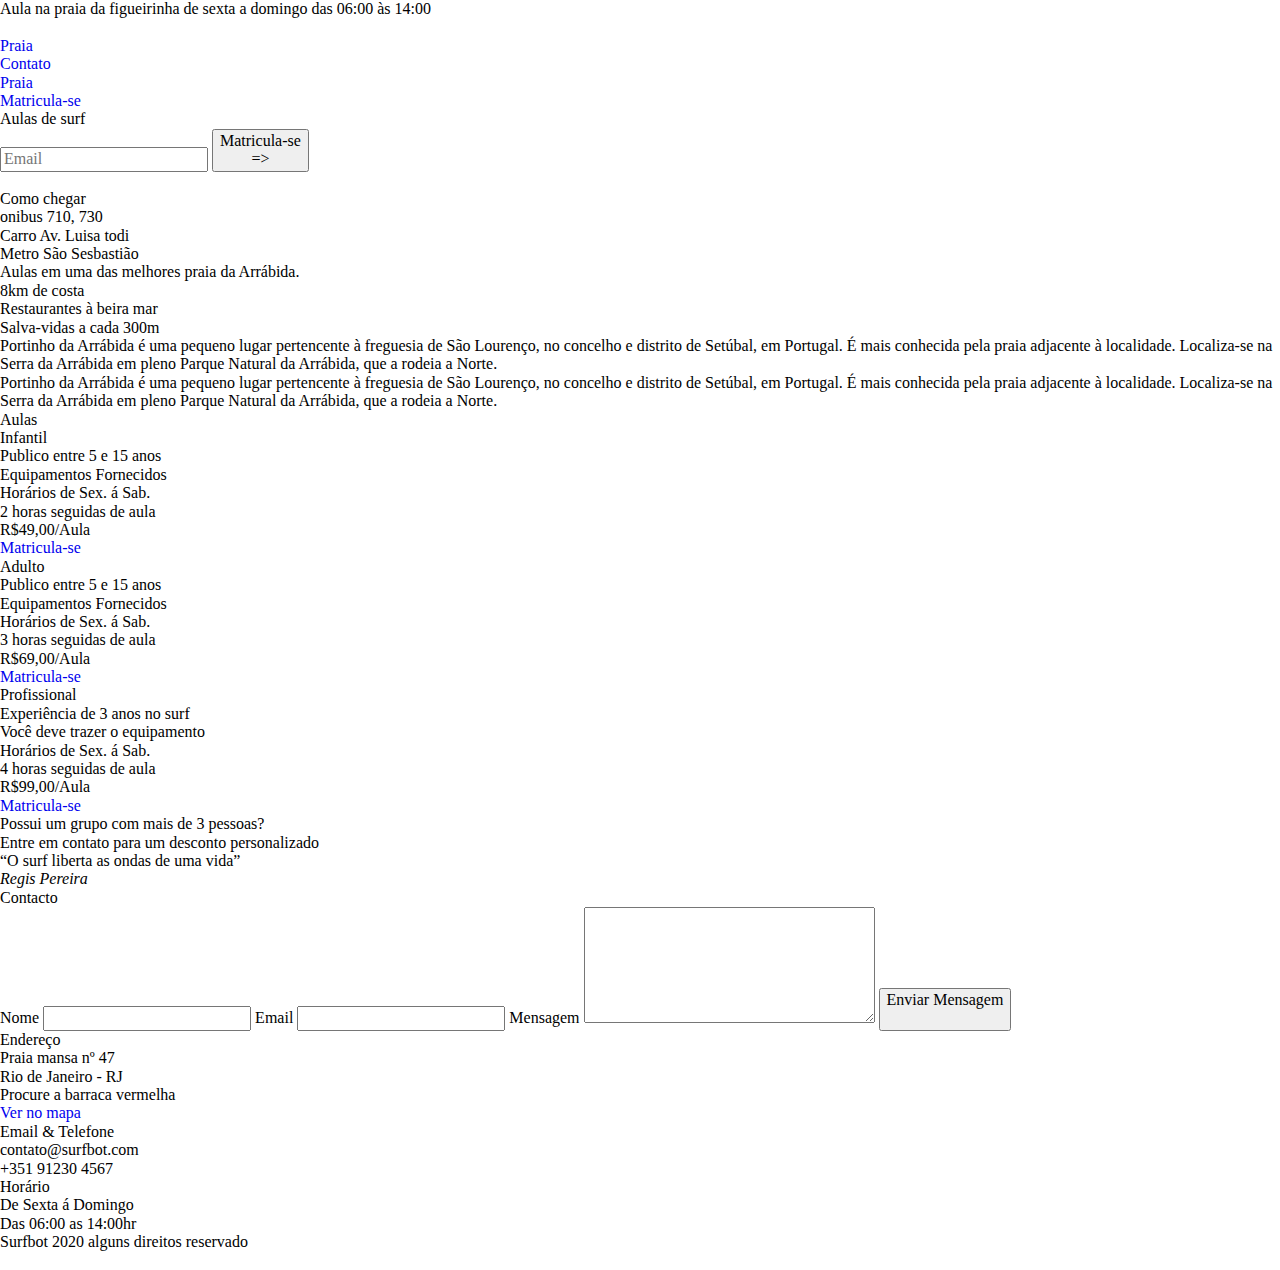
==== index.html @ 3543c526 "index" ====
<!DOCTYPE html>
<html lang="pt-pt">

<head>
    <meta charset="UTF-8">
    <meta name="viewport" content="width=device-width, initial-scale=1.0">
    <title>Bem-vindo a Surfbot</title>
    <link rel="stylesheet" href="css/normalize.css">
    <link rel="stylesheet" href="css/reset.css">
    <link rel="stylesheet" href="css/grid.css">
    <link rel="stylesheet" href="css/style.css">
</head>

<body>
    <header>
        <div class="mensage">
            <p>Aula na praia da figueirinha de sexta a domingo das 06:00 às 14:00</p>
        </div>
        <div class="menu">
            <a href=""><img src="" alt=""></a>
            <div class="nav">
                <nav>
                    <li><a href="#">Praia</a></li>
                    <li><a href="#">Contato</a></li>
                    <li><a href="#">Praia</a></li>
                    <li><a href="#">Matricula-se</a></li>
                </nav>
            </div>
        </div>
    </header>

    <section class="info">
        <h1>Aulas de surf</h1>
        <form action="" method="get">
            <div>
                <input type="email" placeholder="Email">
                <button>
                    <p>Matricula-se</p>
                    <p>=></p>
                </button>
            </div>
        </form>
    </section>

    <section>
        <div>
            <img src="" alt="">
            <img src="" alt="" class="maps">
            <div class="endereco">
                <li>Como chegar</li>
                <li>
                    <p>onibus <span>710, 730</span></p>
                </li>
                <li>
                    <p>Carro <span>Av. Luisa todi</span></p>
                </li>
                <li>
                    <p>Metro <span>São Sesbastião</span></p>
                </li>
            </div>
        </div>
        <div>
            <h2>Aulas em uma das melhores praia da Arrábida.</h2>
            <ul>
                <li class="chinelo"><span>8km de costa</span> </li>
                <li class="coco">Restaurantes à beira mar</li>
                <li class="boia">Salva-vidas a cada 300m</li>
            </ul>
            <p>Portinho da Arrábida é uma pequeno lugar pertencente à freguesia de São Lourenço, no concelho e distrito
                de Setúbal, em Portugal. É mais conhecida pela praia adjacente à localidade. Localiza-se na Serra da
                Arrábida em pleno Parque Natural da Arrábida, que a rodeia a Norte.</p>
            <p>Portinho da Arrábida é uma pequeno lugar pertencente à freguesia de São Lourenço, no concelho e distrito
                de Setúbal, em Portugal. É mais conhecida pela praia adjacente à localidade. Localiza-se na Serra da
                Arrábida em pleno Parque Natural da Arrábida, que a rodeia a Norte.</p>
        </div>
    </section>

    <section class="aulas">
        <h2>Aulas</h2>
        <div class="itens">
            <!-- Infantil -->
            <div class="item">
                <h3>Infantil</h3>
                <ul>
                    <li>Publico entre 5 e 15 anos</li>
                    <li>Equipamentos Fornecidos</li>
                    <li>Horários de Sex. á Sab.</li>
                    <li>2 horas seguidas de aula</li>
                </ul>
                <p>R$49,00/Aula</p>
                <a href="#">Matricula-se</a>
            </div>
            <!-- Adulto -->
            <div class="item">
                <h3>Adulto</h3>
                <ul>
                    <li>Publico entre 5 e 15 anos</li>
                    <li>Equipamentos Fornecidos</li>
                    <li>Horários de Sex. á Sab.</li>
                    <li>3 horas seguidas de aula</li>
                </ul>
                <p>R$69,00/Aula</p>
                <a href="#">Matricula-se</a>
            </div>
            <!-- Profissional -->
            <div class="item">
                <h3>Profissional</h3>
                <ul>
                    <li>Experiência de 3 anos no surf</li>
                    <li>Você deve trazer o equipamento</li>
                    <li>Horários de Sex. á Sab.</li>
                    <li>4 horas seguidas de aula</li>
                </ul>
                <p>R$99,00/Aula</p>
                <a href="#">Matricula-se</a>
            </div>
        </div>
        <p>Possui um grupo com mais de 3 pessoas? <br> Entre em contato para um desconto personalizado</p>
    </section>

    <div class="quote">
        <blockquote>
            <p>“O surf liberta as ondas de uma vida”</p>
            <cite>Regis Pereira</cite>
        </blockquote>
    </div>

    <section class="contact">
        <h2>Contacto</h2>
        <div>
            <form action="">
                <label for="name">Nome</label>
                <input type="text" name="name">

                <label for="email">Email</label>
                <input type="email" name="email">

                <label for="msg">Mensagem</label>
                <textarea name="msg" id="msg" cols="30" rows="6"></textarea>

                <button type="submit">
                    <p>Enviar Mensagem</p>
                    <img src="" alt="">
                </button>
            </form>
        </div>

        <div>
            <div class="endereco">
                <h3>Endereço</h3>
                <p>Praia mansa nº 47</p>
                <p>Rio de Janeiro - RJ</p>
                <p>Procure a barraca vermelha</p>

                <a href="#">Ver no mapa <img src="" alt=""></a>
            </div>

            <div class="phone">
                <h3>Email & Telefone</h3>
                <p>contato@surfbot.com</p>
                <p>+351 91230 4567</p>
            </div>

            <div class="hours">
                <h3>Horário</h3>
                <p>De Sexta á Domingo</p>
                <p>Das 06:00 as 14:00hr</p>
            </div>
        </div>
    </section>

    <footer>
        <p>Surfbot 2020 alguns direitos reservado</p>
        <img src="" alt="">
    </footer>
</body>

</html>
---- css/grid.css ----
*, *:before, *:after {
  -webkit-box-sizing: border-box; 
  -moz-box-sizing: border-box; 
  box-sizing: border-box;
}

.container {
	width: 960px;
	margin: 0 auto;
	padding: 0px;
	position: relative;
}

.container:after, .container:before {
	content: " ";
	display: table;
}

.container:after {
	clear: both;
}

.grid-1, .grid-2, .grid-3, .grid-4, .grid-5, .grid-6, .grid-7, .grid-8, .grid-9, .grid-10, .grid-11, .grid-12, .grid-1-3 {
	float: left;
	margin-left: 10px;
	margin-right: 10px;
}

.grid-1 	{width: 40px;}
.grid-2 	{width: 100px;}
.grid-3 	{width: 160px;}
.grid-4 	{width: 220px;}
.grid-5 	{width: 280px;}
.grid-6 	{width: 340px;}
.grid-7 	{width: 400px;}
.grid-8 	{width: 460px;}
.grid-9 	{width: 520px;}
.grid-10 	{width: 580px;}
.grid-11 	{width: 640px;}
.grid-12 	{width: 700px;}
.grid-1-3	{width: 300px;}

@media only screen and (min-width: 768px) and (max-width: 959px) {
	.container {
		width: 768px;
	}

	.grid-1 	{width: 28px;}
	.grid-2 	{width: 76px;}
	.grid-3 	{width: 124px;}
	.grid-4 	{width: 172px;}
	.grid-5 	{width: 220px;}
	.grid-6 	{width: 268px;}
	.grid-7 	{width: 316px;}
	.grid-8 	{width: 364px;}
	.grid-9 	{width: 412px;}
	.grid-10 	{width: 460px;}
	.grid-11 	{width: 508px;}
	.grid-12 	{width: 556px;}
	.grid-1-3	{width: 236px;}
} 

@media only screen and (max-width: 767px) {
	.container {
		width: 300px;
	}

	.grid-1, .grid-2, .grid-3, .grid-4, .grid-5, .grid-6, .grid-7, .grid-8, .grid-9, .grid-10, .grid-11, .grid-12, .grid-1-3 {
		width: 300px;
		margin-bottom: 20px;
		float: none;
	}
}
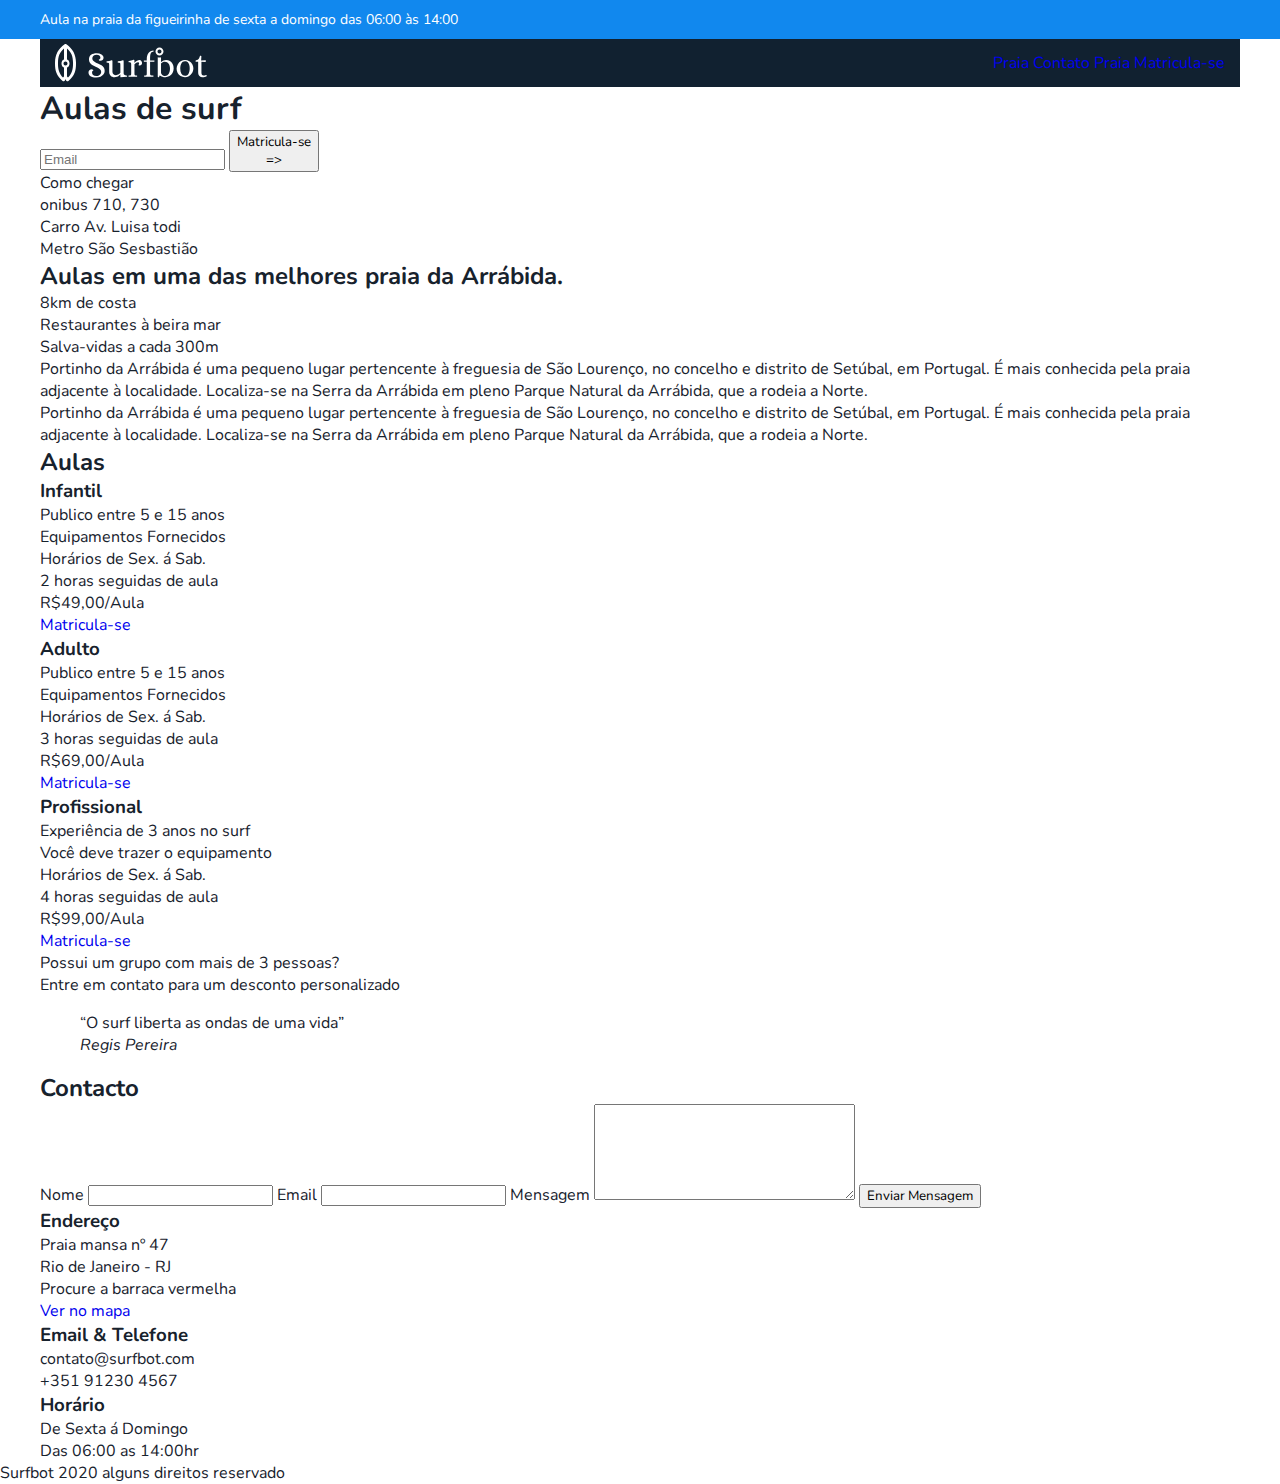
==== commit 5a998b78: "up" ====
--- a/index.html
+++ b/index.html
@@ -4,32 +4,28 @@
 <head>
     <meta charset="UTF-8">
     <meta name="viewport" content="width=device-width, initial-scale=1.0">
+    <link href="https://fonts.googleapis.com/css2?family=Alice&family=Nunito:ital,wght@0,700;1,400&display=swap"
+        rel="stylesheet">
     <title>Bem-vindo a Surfbot</title>
-    <link rel="stylesheet" href="css/normalize.css">
-    <link rel="stylesheet" href="css/reset.css">
-    <link rel="stylesheet" href="css/grid.css">
     <link rel="stylesheet" href="css/style.css">
 </head>
 
 <body>
-    <header>
-        <div class="mensage">
-            <p>Aula na praia da figueirinha de sexta a domingo das 06:00 às 14:00</p>
-        </div>
-        <div class="menu">
-            <a href=""><img src="" alt=""></a>
-            <div class="nav">
-                <nav>
-                    <li><a href="#">Praia</a></li>
-                    <li><a href="#">Contato</a></li>
-                    <li><a href="#">Praia</a></li>
-                    <li><a href="#">Matricula-se</a></li>
-                </nav>
-            </div>
-        </div>
+    <div class="mensage">
+        <p class="container">Aula na praia da figueirinha de sexta a domingo das 06:00 às 14:00</p>
+    </div>
+
+    <header class="container">
+        <a class="grid-2" href=""><img src="assets/surfbot-logo.svg" alt="logo surfbot"></a>
+        <nav class="grid-10">
+            <li><a href="#">Praia</a></li>
+            <li><a href="#">Contato</a></li>
+            <li><a href="#">Praia</a></li>
+            <li><a href="#">Matricula-se</a></li>
+        </nav>
     </header>
 
-    <section class="info">
+    <section class="info container">
         <h1>Aulas de surf</h1>
         <form action="" method="get">
             <div>
@@ -42,7 +38,7 @@
         </form>
     </section>
 
-    <section>
+    <section class="container">
         <div>
             <img src="" alt="">
             <img src="" alt="" class="maps">
@@ -75,7 +71,7 @@
         </div>
     </section>
 
-    <section class="aulas">
+    <section class="aulas container">
         <h2>Aulas</h2>
         <div class="itens">
             <!-- Infantil -->
@@ -118,14 +114,14 @@
         <p>Possui um grupo com mais de 3 pessoas? <br> Entre em contato para um desconto personalizado</p>
     </section>
 
-    <div class="quote">
+    <div class="quote container">
         <blockquote>
             <p>“O surf liberta as ondas de uma vida”</p>
             <cite>Regis Pereira</cite>
         </blockquote>
     </div>
 
-    <section class="contact">
+    <section class="contact container">
         <h2>Contacto</h2>
         <div>
             <form action="">
--- a/css/style.css
+++ b/css/style.css
@@ -0,0 +1,143 @@
+/* RESET */
+* {
+    box-sizing: border-box;
+}
+
+body {
+    font-family: 'Nunito', sans-serif;
+    color: #17222D;
+}
+
+body, p, h1, h2, h3, ul , li {
+    padding: 0;
+    margin: 0;
+}
+
+ul, li {
+    list-style: none;
+}
+
+img {
+    display: block;
+    max-width: 100%;
+}
+
+a {
+    text-decoration: none;
+}
+
+p {
+    font-family: 'Nunito', sans-serif;
+}
+
+/* GRID */
+
+.container {
+    max-width: 1200px;
+    margin: 0 auto;
+}
+
+.container::after, .container::before {
+    content: '';
+    display: table;
+    clear: both;
+}
+
+.grid-1, .grid-2, .grid-3, .grid-4, .grid-5, .grid-6, .grid-7, .grid-8, .grid-9, .grid-10, .grid-11, .grid-12 {
+    display: block;
+    min-height: 1px;
+    float: left;
+    margin-left: 15px;
+    margin-right: 15px;
+}
+
+.grid-1 {
+    width: calc(8.333% - 30px);
+}
+
+.grid-2 {
+    width: calc(16.666% - 30px);
+}
+
+.grid-3 {
+    width: calc(25% - 30px);
+}
+
+.grid-4 {
+    width: calc(33.333% - 30px);
+}
+
+.grid-5 {
+    width: calc(41.666% - 30px);
+}
+
+.grid-6 {
+    width: calc(50% - 30px);
+}
+
+.grid-7 {
+    width: calc(58.333% - 30px);
+}
+
+.grid-8 {
+    width: calc(66.666% - 30px);
+}
+
+.grid-9 {
+    width: calc(75% - 30px);
+}
+
+.grid-10 {
+    width: calc(83.333% - 30px);
+}
+
+.grid-11 {
+    width: calc(91.666% - 30px);
+}
+
+.grid-12 {
+    width: calc(100% - 30px);
+}
+
+@media only screen and (max-width: 768px) { 
+    .container {
+        max-width: 300px;
+    }
+    .grid-1, .grid-2, .grid-3, .grid-4, .grid-5, .grid-6, .grid-7, .grid-8, .grid-9, .grid-10, .grid-11, .grid-12 {
+        display: block;
+        float: none;
+        width: 100%;
+        margin-left: 0;
+        margin-right: 0;
+    }
+ }
+
+ /* HEADER */
+
+ .mensage {
+     width: 100%;
+     background-color: #1188EE;
+ }
+ .mensage p {
+     font-size: 14px;
+     padding: 10px 0;
+     color: #fff;
+ }
+
+ header {
+     background-color: #112130;
+     display: flex;
+     align-items: center;
+     padding: 5px 0;
+ }
+ header img {
+     height: 100%;
+ }
+
+ header nav {
+    text-align: end;
+ }
+
+ header nav li {
+     display: inline-block;
+ }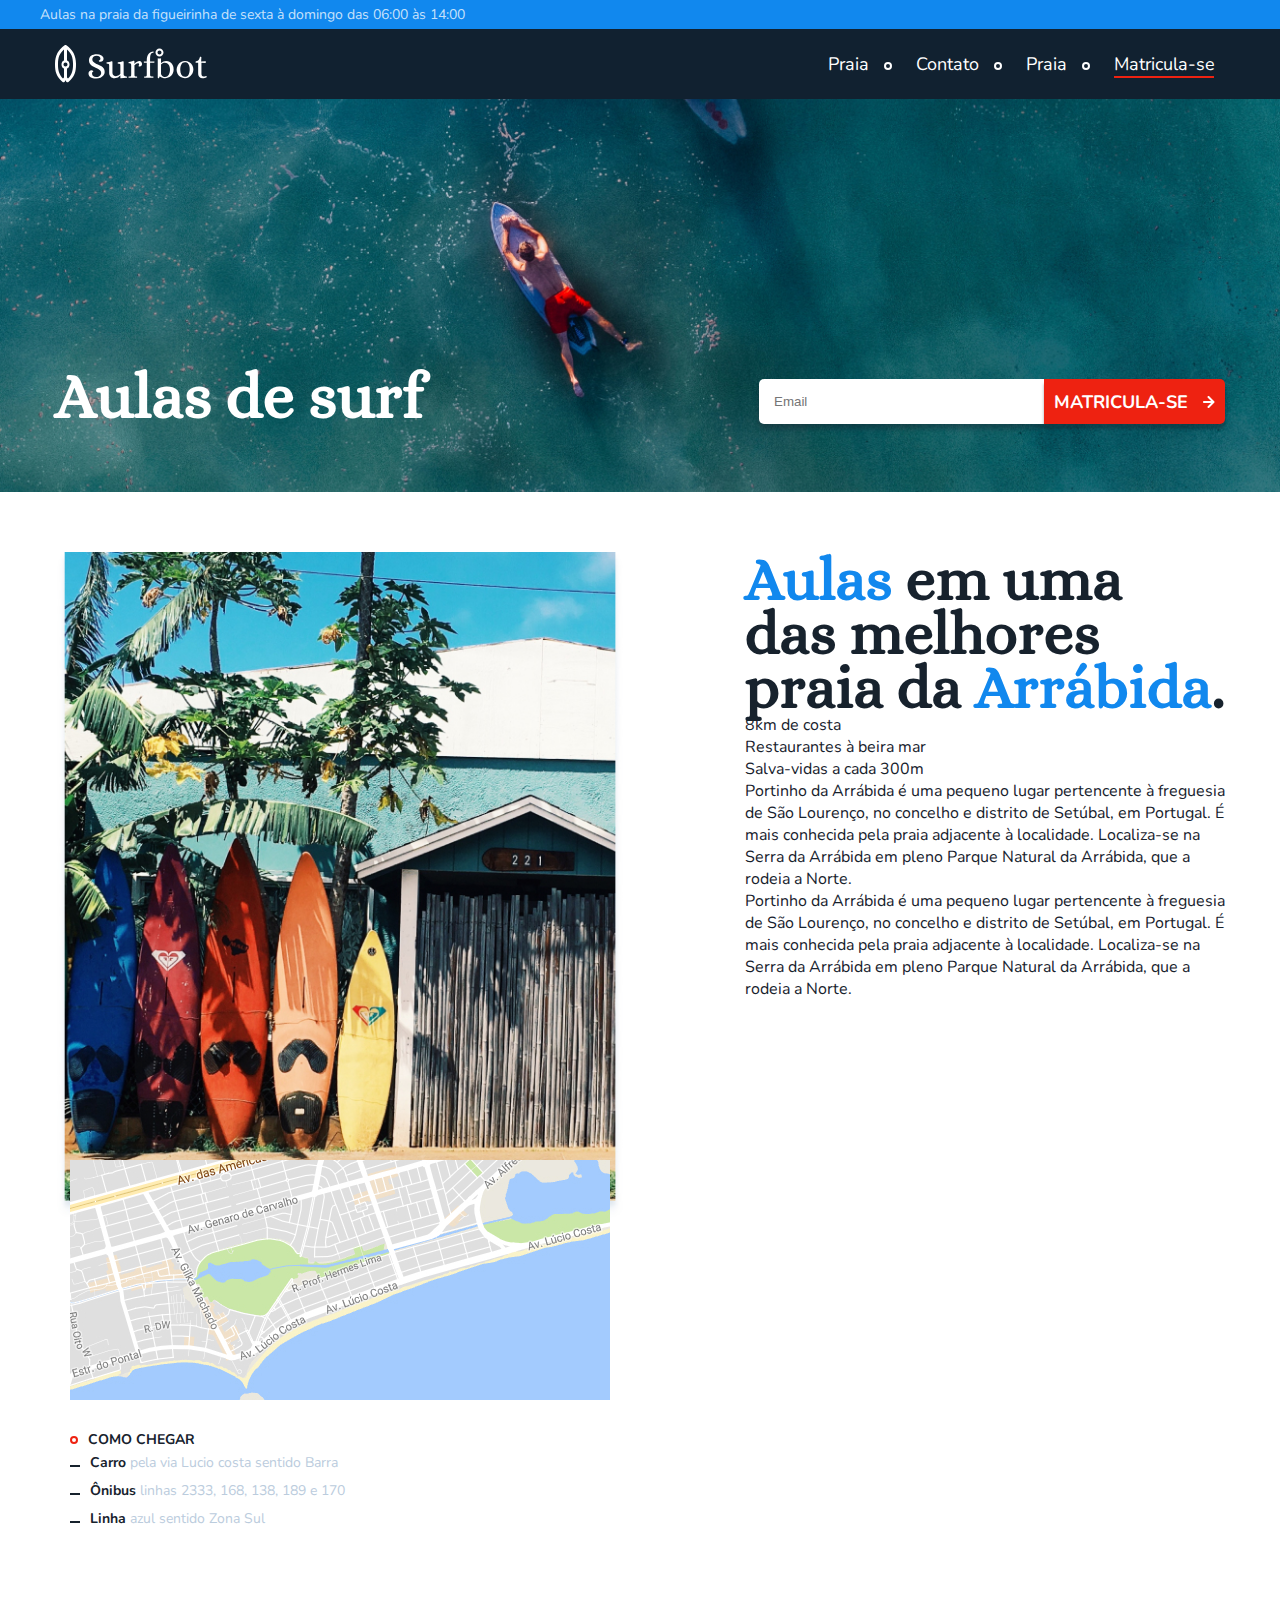
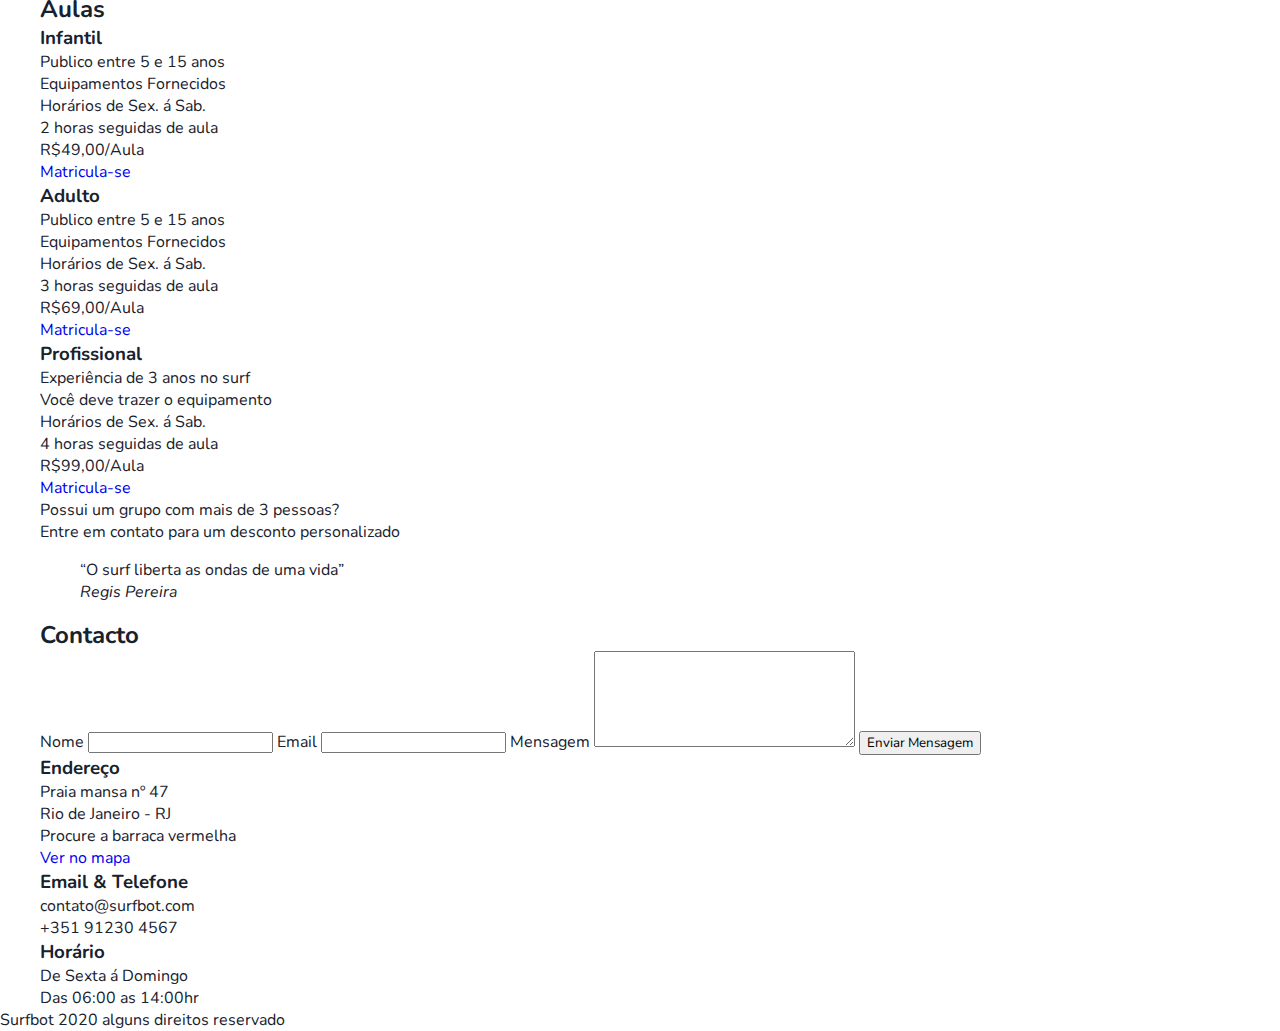
==== commit 6691cd72: "grid" ====
--- a/index.html
+++ b/index.html
@@ -11,63 +11,59 @@
 </head>
 
 <body>
-    <div class="mensage">
-        <p class="container">Aula na praia da figueirinha de sexta a domingo das 06:00 às 14:00</p>
+    <div class="header-info">
+        <p class="container">Aulas na praia da figueirinha de sexta à domingo das 06:00 às 14:00</p>
     </div>
 
-    <header class="container">
-        <a class="grid-2" href=""><img src="assets/surfbot-logo.svg" alt="logo surfbot"></a>
-        <nav class="grid-10">
-            <li><a href="#">Praia</a></li>
-            <li><a href="#">Contato</a></li>
-            <li><a href="#">Praia</a></li>
-            <li><a href="#">Matricula-se</a></li>
-        </nav>
+    <header>
+        <div class="header-menu container">
+            <a class="grid-4" href="#">
+                <img src="assets/surfbot-logo.svg" alt="logo surfbot">
+            </a>
+            <nav class="grid-8">
+                <li><a href="#">Praia</a></li>
+                <li><a href="#">Contato</a></li>
+                <li><a href="#">Praia</a></li>
+                <li><a href="#">Matricula-se</a></li>
+            </nav>
+        </div>
     </header>
 
-    <section class="info container">
-        <h1>Aulas de surf</h1>
-        <form action="" method="get">
-            <div>
+    <section class="intro">
+        <div class="container">
+            <h1 class="grid-6">Aulas de surf</h1>
+            <form class="grid-6" action="#" method="post">
                 <input type="email" placeholder="Email">
                 <button>
-                    <p>Matricula-se</p>
-                    <p>=></p>
+                    <p>Matricula-se <img src="assets/seta.svg" alt="seta para direita"></p>
+
                 </button>
-            </div>
-        </form>
+            </form>
+        </div>
     </section>
 
-    <section class="container">
-        <div>
-            <img src="" alt="">
-            <img src="" alt="" class="maps">
+    <section class="praia container">
+        <div class="grid-6 praia-info">
+            <img src="assets/foto-galeria.jpg" alt="pranchas">
+            <img src="assets/mapa.jpg" alt="" class="mapa">
             <div class="endereco">
-                <li>Como chegar</li>
-                <li>
-                    <p>onibus <span>710, 730</span></p>
-                </li>
-                <li>
-                    <p>Carro <span>Av. Luisa todi</span></p>
-                </li>
-                <li>
-                    <p>Metro <span>São Sesbastião</span></p>
-                </li>
+                <h3>Como chegar</h3>
+                <ul>
+                    <li><span>Carro</span> pela via Lucio costa sentido Barra</li>
+                    <li><span>Ônibus</span> linhas 2333, 168, 138, 189 e 170</li>
+                    <li><span>Linha</span> azul sentido Zona Sul </li>
+                </ul>
             </div>
         </div>
-        <div>
-            <h2>Aulas em uma das melhores praia da Arrábida.</h2>
+        <div class="grid-6 praia-sobre">
+            <h2><span>Aulas</span> em uma das melhores praia da <span>Arrábida</span>.</h2>
             <ul>
                 <li class="chinelo"><span>8km de costa</span> </li>
                 <li class="coco">Restaurantes à beira mar</li>
                 <li class="boia">Salva-vidas a cada 300m</li>
             </ul>
-            <p>Portinho da Arrábida é uma pequeno lugar pertencente à freguesia de São Lourenço, no concelho e distrito
-                de Setúbal, em Portugal. É mais conhecida pela praia adjacente à localidade. Localiza-se na Serra da
-                Arrábida em pleno Parque Natural da Arrábida, que a rodeia a Norte.</p>
-            <p>Portinho da Arrábida é uma pequeno lugar pertencente à freguesia de São Lourenço, no concelho e distrito
-                de Setúbal, em Portugal. É mais conhecida pela praia adjacente à localidade. Localiza-se na Serra da
-                Arrábida em pleno Parque Natural da Arrábida, que a rodeia a Norte.</p>
+            <p>Portinho da Arrábida é uma pequeno lugar pertencente à freguesia de São Lourenço, no concelho e distrito de Setúbal, em Portugal. É mais conhecida pela praia adjacente à localidade. Localiza-se na Serra da Arrábida em pleno Parque Natural da Arrábida, que a rodeia a Norte.</p>
+            <p>Portinho da Arrábida é uma pequeno lugar pertencente à freguesia de São Lourenço, no concelho e distrito de Setúbal, em Portugal. É mais conhecida pela praia adjacente à localidade. Localiza-se na Serra da Arrábida em pleno Parque Natural da Arrábida, que a rodeia a Norte.</p>
         </div>
     </section>
 
--- a/css/style.css
+++ b/css/style.css
@@ -51,93 +51,227 @@
     margin-right: 15px;
 }
 
-.grid-1 {
-    width: calc(8.333% - 30px);
-}
-
-.grid-2 {
-    width: calc(16.666% - 30px);
-}
-
-.grid-3 {
-    width: calc(25% - 30px);
-}
-
-.grid-4 {
-    width: calc(33.333% - 30px);
-}
-
-.grid-5 {
-    width: calc(41.666% - 30px);
-}
-
-.grid-6 {
-    width: calc(50% - 30px);
-}
-
-.grid-7 {
-    width: calc(58.333% - 30px);
-}
-
-.grid-8 {
-    width: calc(66.666% - 30px);
-}
-
-.grid-9 {
-    width: calc(75% - 30px);
-}
-
-.grid-10 {
-    width: calc(83.333% - 30px);
-}
-
-.grid-11 {
-    width: calc(91.666% - 30px);
-}
-
-.grid-12 {
-    width: calc(100% - 30px);
-}
-
-@media only screen and (max-width: 768px) { 
+.grid-1 {width: 70px;}
+.grid-2 {width: 170px;}
+.grid-3 {width: 270px;}
+.grid-4 {width: 370px;}
+.grid-5 {width: 470px;}
+.grid-6 {width: 570px;}
+.grid-7 {width: 670px;}
+.grid-8 {width: 770px;}
+.grid-9 {width: 870px;}
+.grid-10 {width: 970px;}
+.grid-11 {width: 1070px;}
+.grid-12 {width: 1170px;}
+.grid-1-3 {width: 370px;}
+
+@media only screen and (min-width: 500px) and  (max-width: 768px) { 
     .container {
-        max-width: 300px;
+        max-width: 600px;
     }
-    .grid-1, .grid-2, .grid-3, .grid-4, .grid-5, .grid-6, .grid-7, .grid-8, .grid-9, .grid-10, .grid-11, .grid-12 {
-        display: block;
-        float: none;
-        width: 100%;
-        margin-left: 0;
-        margin-right: 0;
-    }
+
+    .grid-1 {width: 70px;}
+    .grid-2 {width: 170px;}
+    .grid-3 {width: 270px;}
+    .grid-4 {width: 370px;}
+    .grid-5 {width: 470px;}
+    .grid-6 {width: 570px;}
+    .grid-7 {width: 670px;}
+    .grid-8 {width: 770px;}
+    .grid-9 {width: 870px;}
+    .grid-10 {width: 970px;}
+    .grid-11 {width: 1070px;}
+    .grid-12 {width: 1170px;}
+    .grid-1-3 {width: 370px;}
  }
 
  /* HEADER */
 
- .mensage {
+ .header-info {
      width: 100%;
      background-color: #1188EE;
  }
- .mensage p {
+ .header-info p {
      font-size: 14px;
-     padding: 10px 0;
-     color: #fff;
- }
-
- header {
+     padding: 5px 0;
+     color: rgba(255, 255, 255, 0.774);
+ }
+
+ header  {
      background-color: #112130;
-     display: flex;
-     align-items: center;
-     padding: 5px 0;
- }
- header img {
-     height: 100%;
- }
-
- header nav {
+     width: 100%;
+ }
+
+ .header-menu {
+    display: flex;
+    align-items: center;
+    padding: 5px 0;
+ }
+
+ .header-menur,a {
+     padding: 11px 0;
+ }
+
+ .header-menu nav {
     text-align: end;
  }
 
- header nav li {
+ .header-menu nav li {
      display: inline-block;
- }+ }
+
+ .header-menu nav li a {
+    font-family: 'Nunito', sans-serif;
+    font-size: 1.125em;
+    color: #fff;
+    padding: 10px;
+}
+
+.header-menu nav li a::after {
+    content: "";
+    display: inline-block;
+    width: 8px;
+    height: 8px;
+    box-sizing: border-box;
+    border-radius: 50%;
+    border: 2px solid #fff;
+    margin-left: 15px;
+}
+
+.header-menu nav li:last-child a::after {
+    display: block;
+    width: 100px;
+    height: 2px;
+    border: none;
+    border-radius: 0;
+    margin-left: 10px;
+    background: #EE2211;
+    position: absolute;
+}
+
+/* Intro */
+.intro {
+    padding: 260px 0 60px 0;
+    background: url("../assets/bg-intro.jpg") no-repeat center center;
+    background-size: cover;
+}
+
+.intro h1 {
+    font-size: 64px;
+    color: #fff;
+    font-family: Alice, serif;
+}
+
+.intro form {
+    display: flex;
+    flex-wrap: wrap;
+    margin-top: 20px;
+}
+
+.intro form label {
+    display: none;
+}
+
+.intro form input {
+    margin-left: auto;
+    flex: 1;
+    max-width: 285px;
+    outline: none;
+    border: none;
+    padding: 15px;
+    border-radius: 5px 0 0 5px;
+    box-shadow: 0px 5px 5px rgba(23, 34, 45, 0.4);
+}
+
+.intro form button {
+    border-radius: 0 5px 5px 0;
+    border: none;
+    background-color: #EE2211;
+    font-family: 'Nunito', sans-serif;
+    color: #fff;
+    text-transform: uppercase;
+    box-shadow: 0px 5px 3px rgba(23, 34, 45, 0.4);
+    font-size: 1.125em;
+    font-weight: bold;
+    padding: 10px;
+    cursor: pointer;
+}
+
+.intro form button img {
+    margin: 6px 0 0 10px;
+    display: inline-block;
+}
+
+/* Praia */
+/* Praia Info*/
+.praia {
+    padding: 60px 0;
+}
+
+.praia-info .mapa{
+    position: relative;
+    top: -60px;
+    left: 15px;   
+}
+
+.praia-info h3 {
+    font-size: 14px;
+    font-family: Nunito, sans-serif;
+    text-transform: uppercase;
+    font-weight: bold;
+    margin-top: -30px;
+    margin-left: 15px;
+}
+
+.praia-info h3::before {
+    content: "";
+    display: inline-block;
+    margin-right: 10px;
+    box-sizing: border-box;
+    width: 8px;
+    height: 8px;
+    border: 2px solid #EE2211;
+    border-radius: 50%;
+}
+
+.praia-info ul {
+    margin-left: 15px;
+}
+
+.praia-info li {
+    font-size: 14px;
+    color: #bbccdd;
+    line-height: 2;
+}
+
+.praia-info li::before {
+    content: "";
+    display: inline-block;
+    margin-right: 10px;
+    box-sizing: border-box;
+    width: 10px;
+    height: 2px;
+    background: #17222D;
+}
+
+.praia-info li span {
+    color: #17222D;
+    font-weight: bold;
+}
+
+/* Praia sobre*/
+.praia-sobre {
+    padding-left: 90px;
+}
+
+.praia-sobre h2 {
+    font-size: 60px;
+    font-family: Alice, serif;
+    line-height: 90%;
+}
+
+.praia-sobre h2 span {
+    color: #1188EE;
+}
+
+
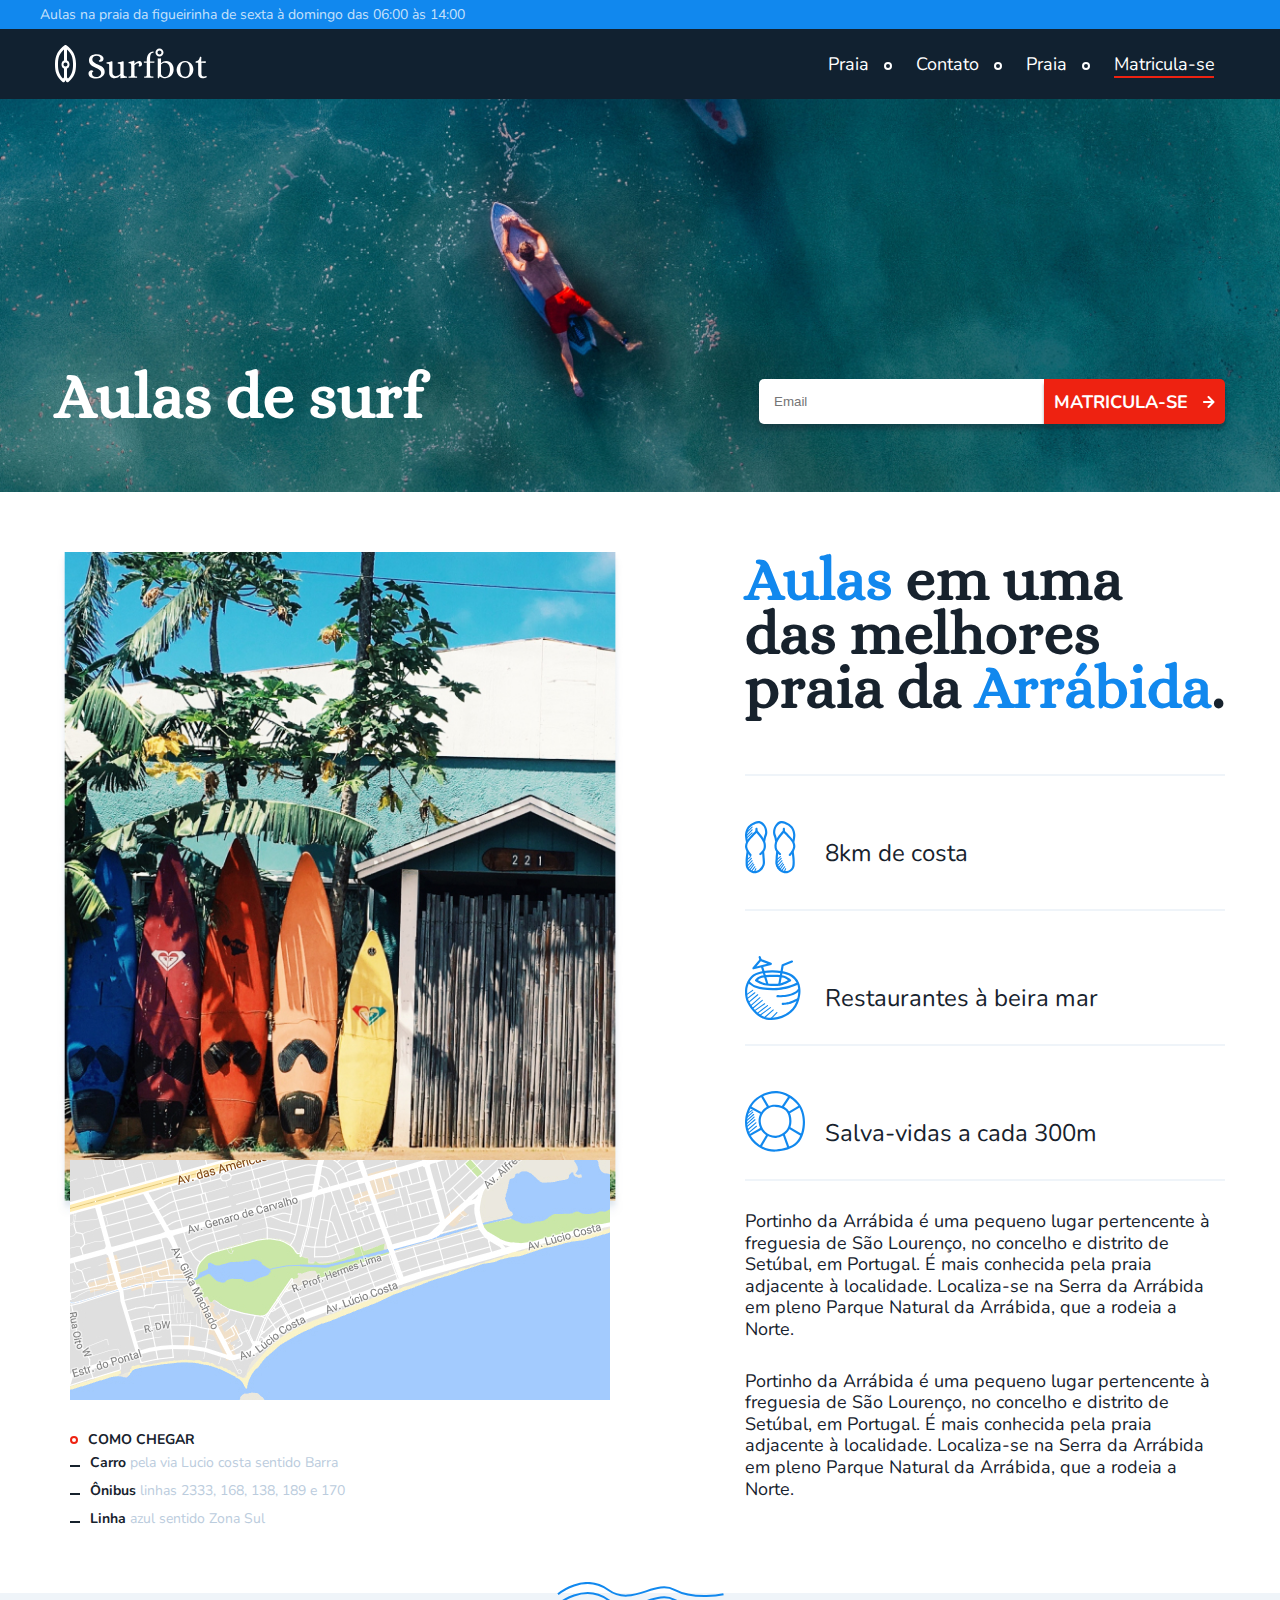
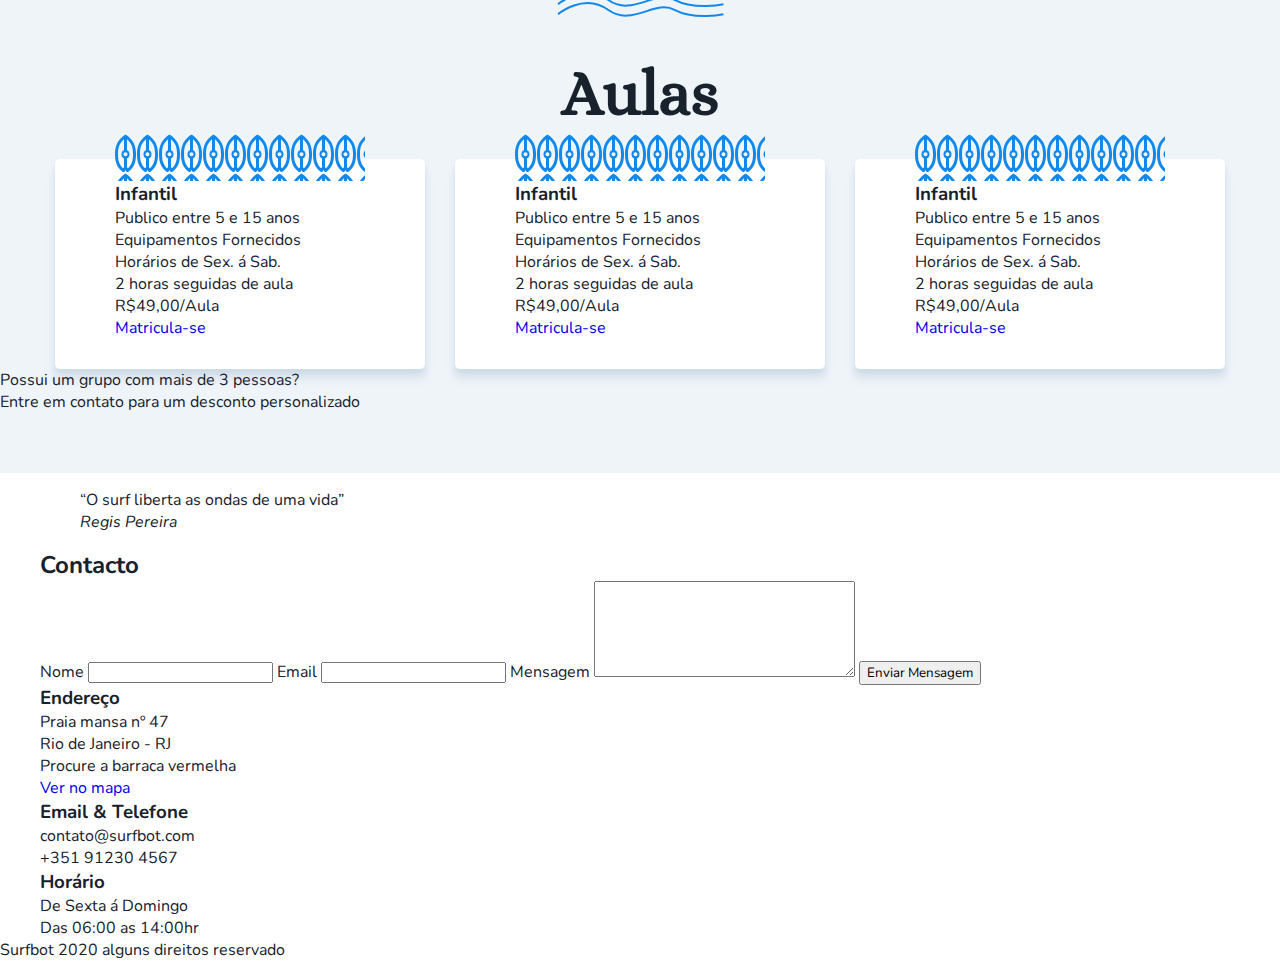
==== commit 799388ce: "up" ====
--- a/index.html
+++ b/index.html
@@ -4,7 +4,7 @@
 <head>
     <meta charset="UTF-8">
     <meta name="viewport" content="width=device-width, initial-scale=1.0">
-    <link href="https://fonts.googleapis.com/css2?family=Alice&family=Nunito:ital,wght@0,700;1,400&display=swap"
+    <link href="https://fonts.googleapis.com/css2?family=Alice&family=Nunito:wght@400;700&display=swap"
         rel="stylesheet">
     <title>Bem-vindo a Surfbot</title>
     <link rel="stylesheet" href="css/style.css">
@@ -62,16 +62,19 @@
                 <li class="coco">Restaurantes à beira mar</li>
                 <li class="boia">Salva-vidas a cada 300m</li>
             </ul>
-            <p>Portinho da Arrábida é uma pequeno lugar pertencente à freguesia de São Lourenço, no concelho e distrito de Setúbal, em Portugal. É mais conhecida pela praia adjacente à localidade. Localiza-se na Serra da Arrábida em pleno Parque Natural da Arrábida, que a rodeia a Norte.</p>
-            <p>Portinho da Arrábida é uma pequeno lugar pertencente à freguesia de São Lourenço, no concelho e distrito de Setúbal, em Portugal. É mais conhecida pela praia adjacente à localidade. Localiza-se na Serra da Arrábida em pleno Parque Natural da Arrábida, que a rodeia a Norte.</p>
+            <p>Portinho da Arrábida é uma pequeno lugar pertencente à freguesia de São Lourenço, no concelho e distrito
+                de Setúbal, em Portugal. É mais conhecida pela praia adjacente à localidade. Localiza-se na Serra da
+                Arrábida em pleno Parque Natural da Arrábida, que a rodeia a Norte.</p>
+            <p>Portinho da Arrábida é uma pequeno lugar pertencente à freguesia de São Lourenço, no concelho e distrito
+                de Setúbal, em Portugal. É mais conhecida pela praia adjacente à localidade. Localiza-se na Serra da
+                Arrábida em pleno Parque Natural da Arrábida, que a rodeia a Norte.</p>
         </div>
     </section>
 
-    <section class="aulas container">
+    <section class="aulas">
         <h2>Aulas</h2>
-        <div class="itens">
-            <!-- Infantil -->
-            <div class="item">
+        <ul class="container">
+            <li class="grid-4 aulas-item infantil">
                 <h3>Infantil</h3>
                 <ul>
                     <li>Publico entre 5 e 15 anos</li>
@@ -81,32 +84,32 @@
                 </ul>
                 <p>R$49,00/Aula</p>
                 <a href="#">Matricula-se</a>
-            </div>
-            <!-- Adulto -->
-            <div class="item">
-                <h3>Adulto</h3>
+            </li>
+
+            <li class="grid-4 aulas-item adulto">
+                <h3>Infantil</h3>
                 <ul>
                     <li>Publico entre 5 e 15 anos</li>
                     <li>Equipamentos Fornecidos</li>
                     <li>Horários de Sex. á Sab.</li>
-                    <li>3 horas seguidas de aula</li>
+                    <li>2 horas seguidas de aula</li>
                 </ul>
-                <p>R$69,00/Aula</p>
+                <p>R$49,00/Aula</p>
                 <a href="#">Matricula-se</a>
-            </div>
-            <!-- Profissional -->
-            <div class="item">
-                <h3>Profissional</h3>
+            </li>
+
+            <li class="grid-4 aulas-item profissional">
+                <h3>Infantil</h3>
                 <ul>
-                    <li>Experiência de 3 anos no surf</li>
-                    <li>Você deve trazer o equipamento</li>
+                    <li>Publico entre 5 e 15 anos</li>
+                    <li>Equipamentos Fornecidos</li>
                     <li>Horários de Sex. á Sab.</li>
-                    <li>4 horas seguidas de aula</li>
+                    <li>2 horas seguidas de aula</li>
                 </ul>
-                <p>R$99,00/Aula</p>
+                <p>R$49,00/Aula</p>
                 <a href="#">Matricula-se</a>
-            </div>
-        </div>
+            </li>
+        </ul>
         <p>Possui um grupo com mais de 3 pessoas? <br> Entre em contato para um desconto personalizado</p>
     </section>
 
--- a/css/style.css
+++ b/css/style.css
@@ -274,4 +274,91 @@
     color: #1188EE;
 }
 
-
+.praia-sobre ul {
+    padding: 60px 0 30px 0;
+}
+
+.praia-sobre ul li {
+    font-size: 24px;
+    font-weight: normal;
+    padding: 30px 0;
+    border-bottom: 2px solid #EFF4F9
+}
+
+.praia-sobre ul li:first-child {
+    border-top: 2px solid #EFF4F9;
+}
+
+.praia-sobre ul li span {
+    display: inline-block;
+    position: relative;
+    top: -10px;
+}
+
+.praia-sobre li::before {
+    content: "";
+    display: inline-block;
+    width: 80px;
+    height: 65px;
+    position: relative;
+    top: 15px;
+}
+
+.chinelo::before {
+    background: url(../assets/sandalhas.svg) no-repeat;
+}
+
+.coco::before {
+    background: url(../assets/coco.svg) no-repeat;
+}
+
+
+.boia::before {
+    background: url(../assets/boia.svg) no-repeat;
+}
+
+.praia-sobre p {
+    font-size: 18px;
+    line-height: 120%;
+    margin-bottom: 30px;
+}
+
+/* Aulas */
+
+.aulas {
+    background: #EFF4F9;
+    padding-bottom: 60px;
+}
+
+.aulas::before {
+    content: "";
+    display: block;
+    margin: 0 auto;
+    height: 63px;
+    background: url(../assets/onda.svg) no-repeat center ;
+    position: relative;
+    top: -25px;
+}
+
+.aulas h2 {
+    font-family: "Alice", serif;
+    font-size: 64px;
+    text-align: center;
+    margin-bottom: 30px;
+}
+
+.aulas-item {
+    background: #fff;
+    padding: 30px 60px;
+    border-radius: 5px;
+    box-shadow: 0px 10px 10px rgba(187, 204, 221, 0.4), 0px 5px 5px rgba(187, 204, 221, 0.4);
+}
+
+.aulas-item::before {
+    content: "";
+    display: block;
+    margin: -55px auto 0 auto;
+    background: url(../assets/surfbot-icon.svg);
+    height: 47px;
+}
+
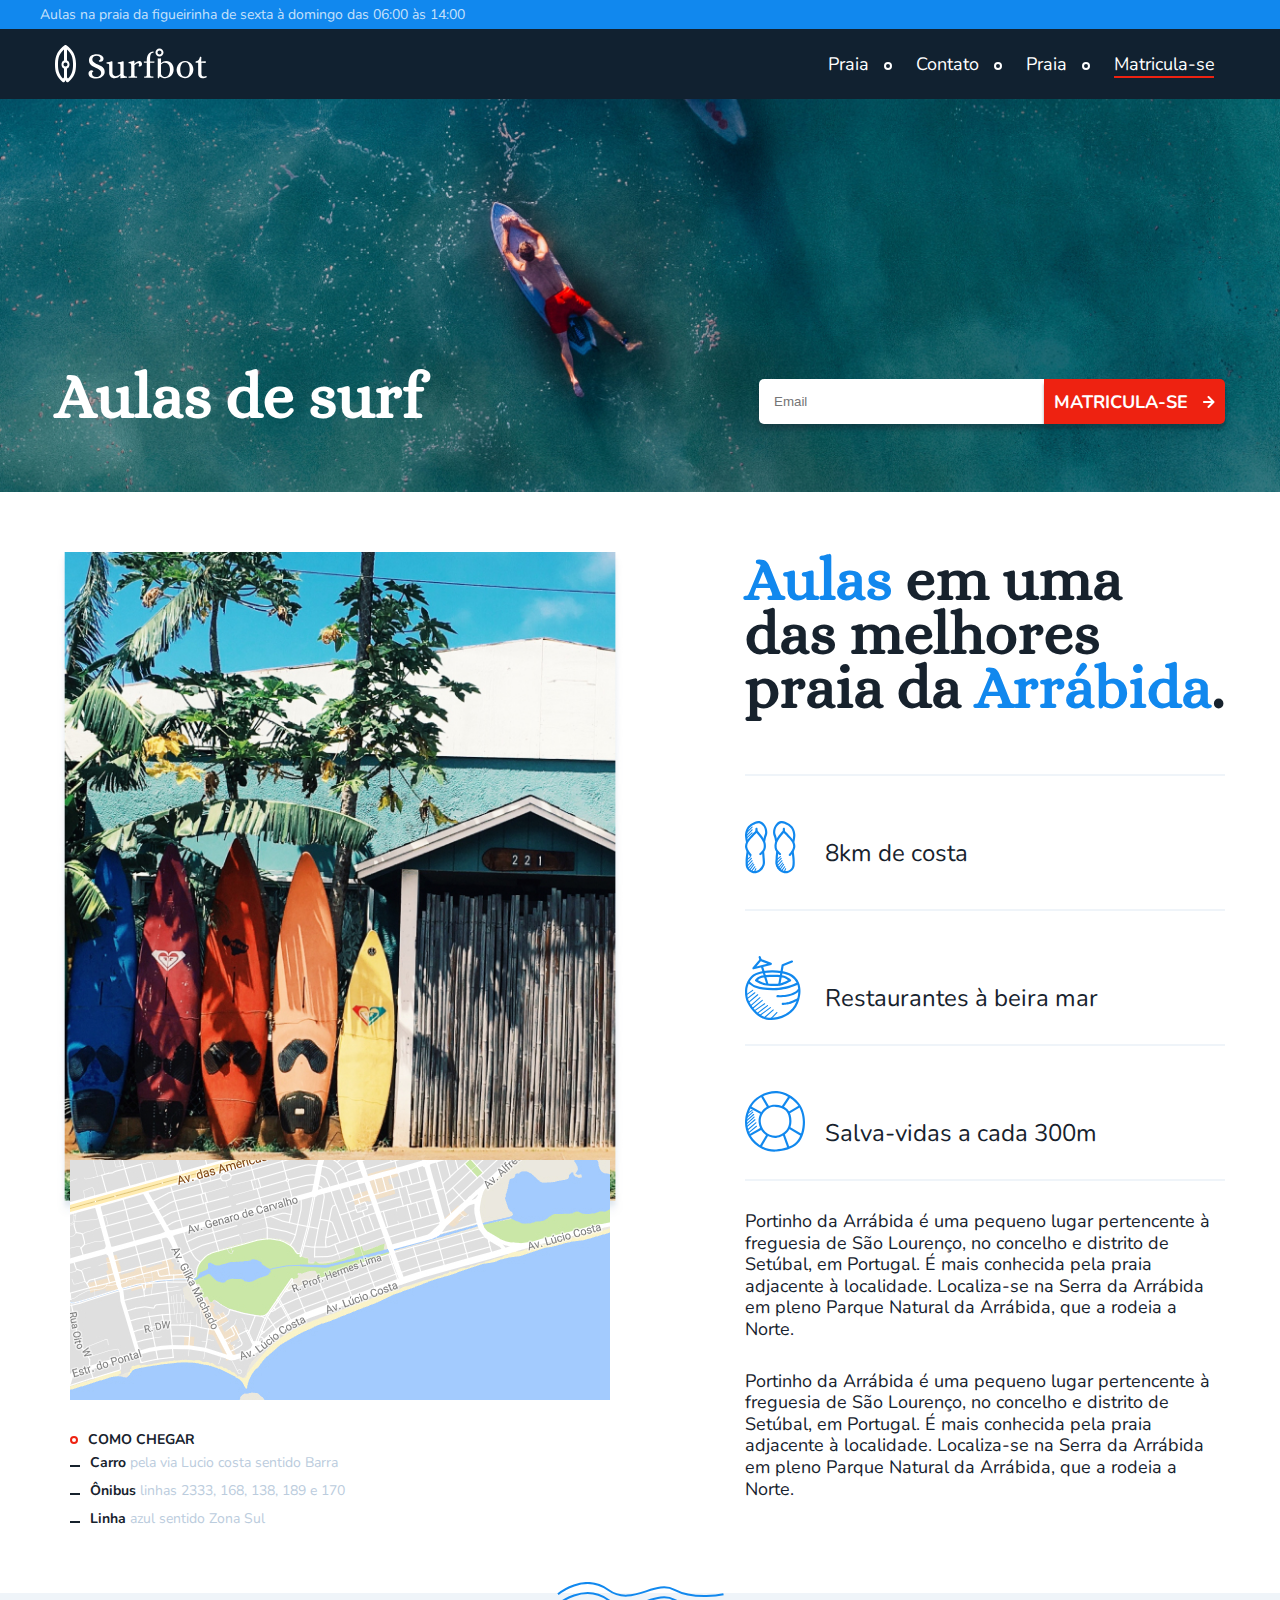
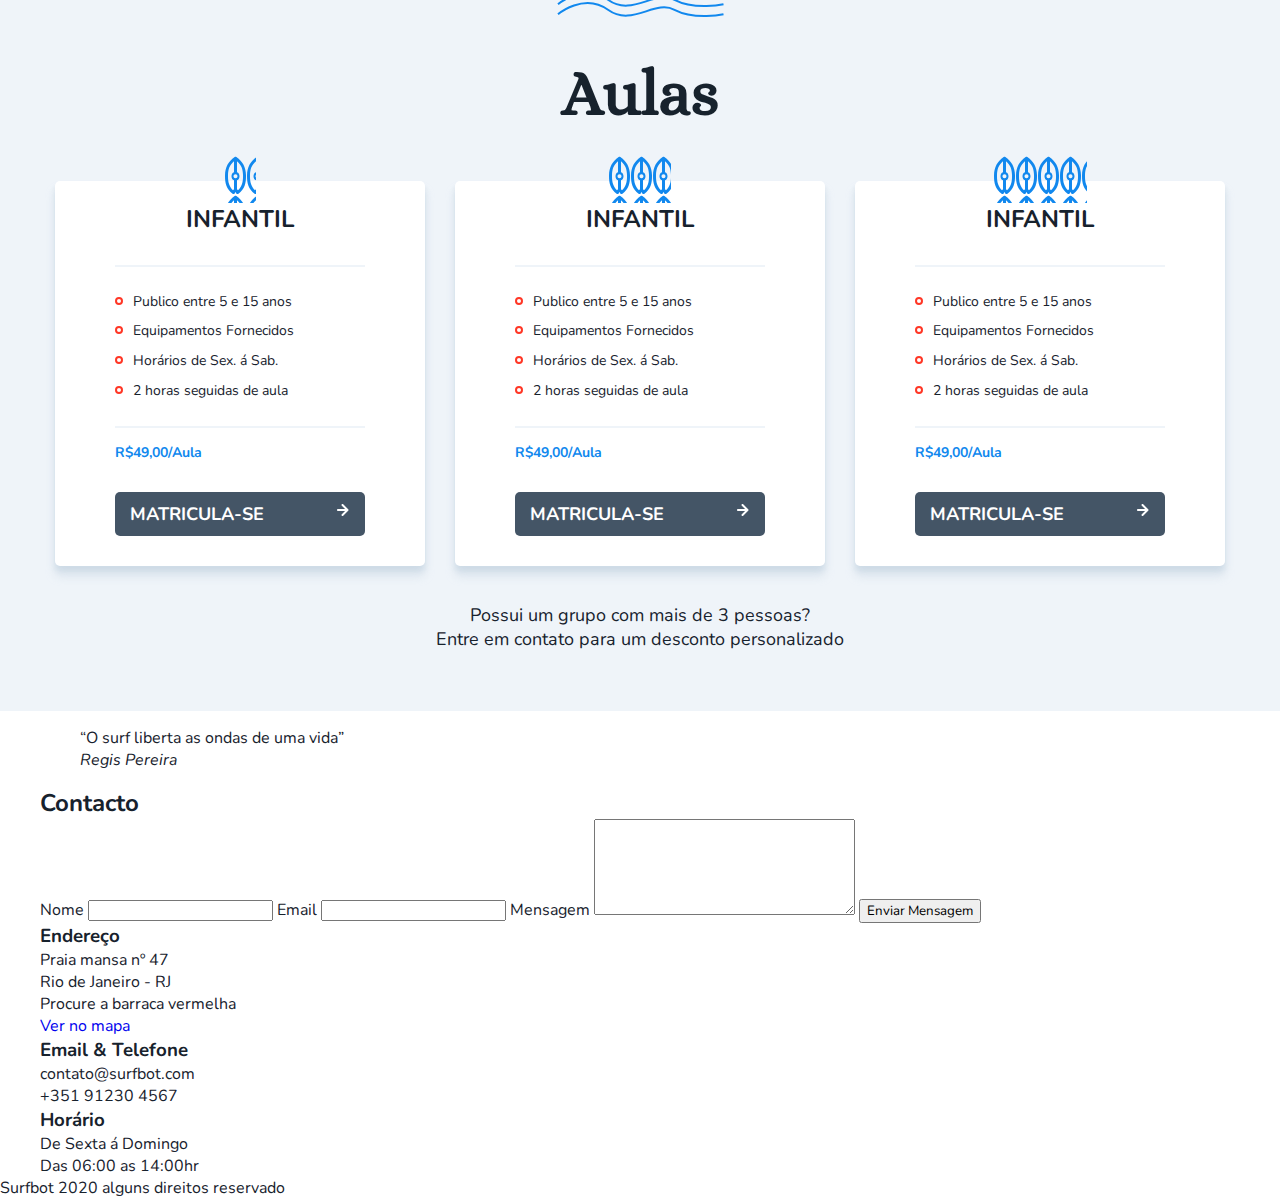
==== commit cb31f44d: "up" ====
--- a/index.html
+++ b/index.html
@@ -110,7 +110,7 @@
                 <a href="#">Matricula-se</a>
             </li>
         </ul>
-        <p>Possui um grupo com mais de 3 pessoas? <br> Entre em contato para um desconto personalizado</p>
+        <p>Possui um grupo com mais de <span class="red">3 pessoas</span>? <br> Entre <span class="underline">em contato</span> para um desconto personalizado</p>
     </section>
 
     <div class="quote container">
--- a/css/style.css
+++ b/css/style.css
@@ -362,3 +362,83 @@
     height: 47px;
 }
 
+.infantil::before {
+    width: 31px;
+}
+
+.adulto::before {
+    width: 62px;
+}
+.profissional::before {
+    width: 93px;
+}
+
+.aulas-item h3 {
+    text-transform: uppercase;
+    font-size: 1.5em;
+    text-align: center;
+    margin-bottom: 30px;
+}
+
+.aulas ul {
+    padding: 20px 0;
+    border-top: 2px solid #EFF4F9;
+    border-bottom: 2px solid #EFF4F9;
+    margin-bottom: 15px;
+}
+
+.aulas-item li {
+    font-size: 0.875em;
+    line-height: 2.125em;
+}
+
+.aulas-item li::before {
+    content: "";
+    box-sizing: border-box;
+    display: inline-block;
+    width: 8px;
+    height: 8px;
+    border: 2px solid #ff3726;
+    border-radius: 50%;
+    margin-right: 10px;
+    margin-bottom: 1px;
+}
+
+.aulas-item p {
+    font-size: 0.875em;
+    color: #1188EE;
+    font-weight: bold;
+    margin-bottom: 30px;
+}
+
+.aulas-item a {
+    text-transform: uppercase;
+    font-weight: bold;
+    font-size: 1.125em;
+    background: #445566;
+    padding: 10px 15px;
+    display: block;
+    color: #fff;
+    border-radius: 5px;
+}
+
+.aulas-item a::after{
+    content: "";
+    display: inline-block;
+    background: url(../assets/seta.svg) no-repeat center center;
+    width: 14.5px;
+    height: 16px;
+    float: right;
+    border-radius: 5px;
+}
+
+.aulas > p {
+    font-size: 1.125em;
+    text-align: center;
+    max-width: 419px;
+    margin: 0 auto;
+}
+
+.aulas .red {
+    
+}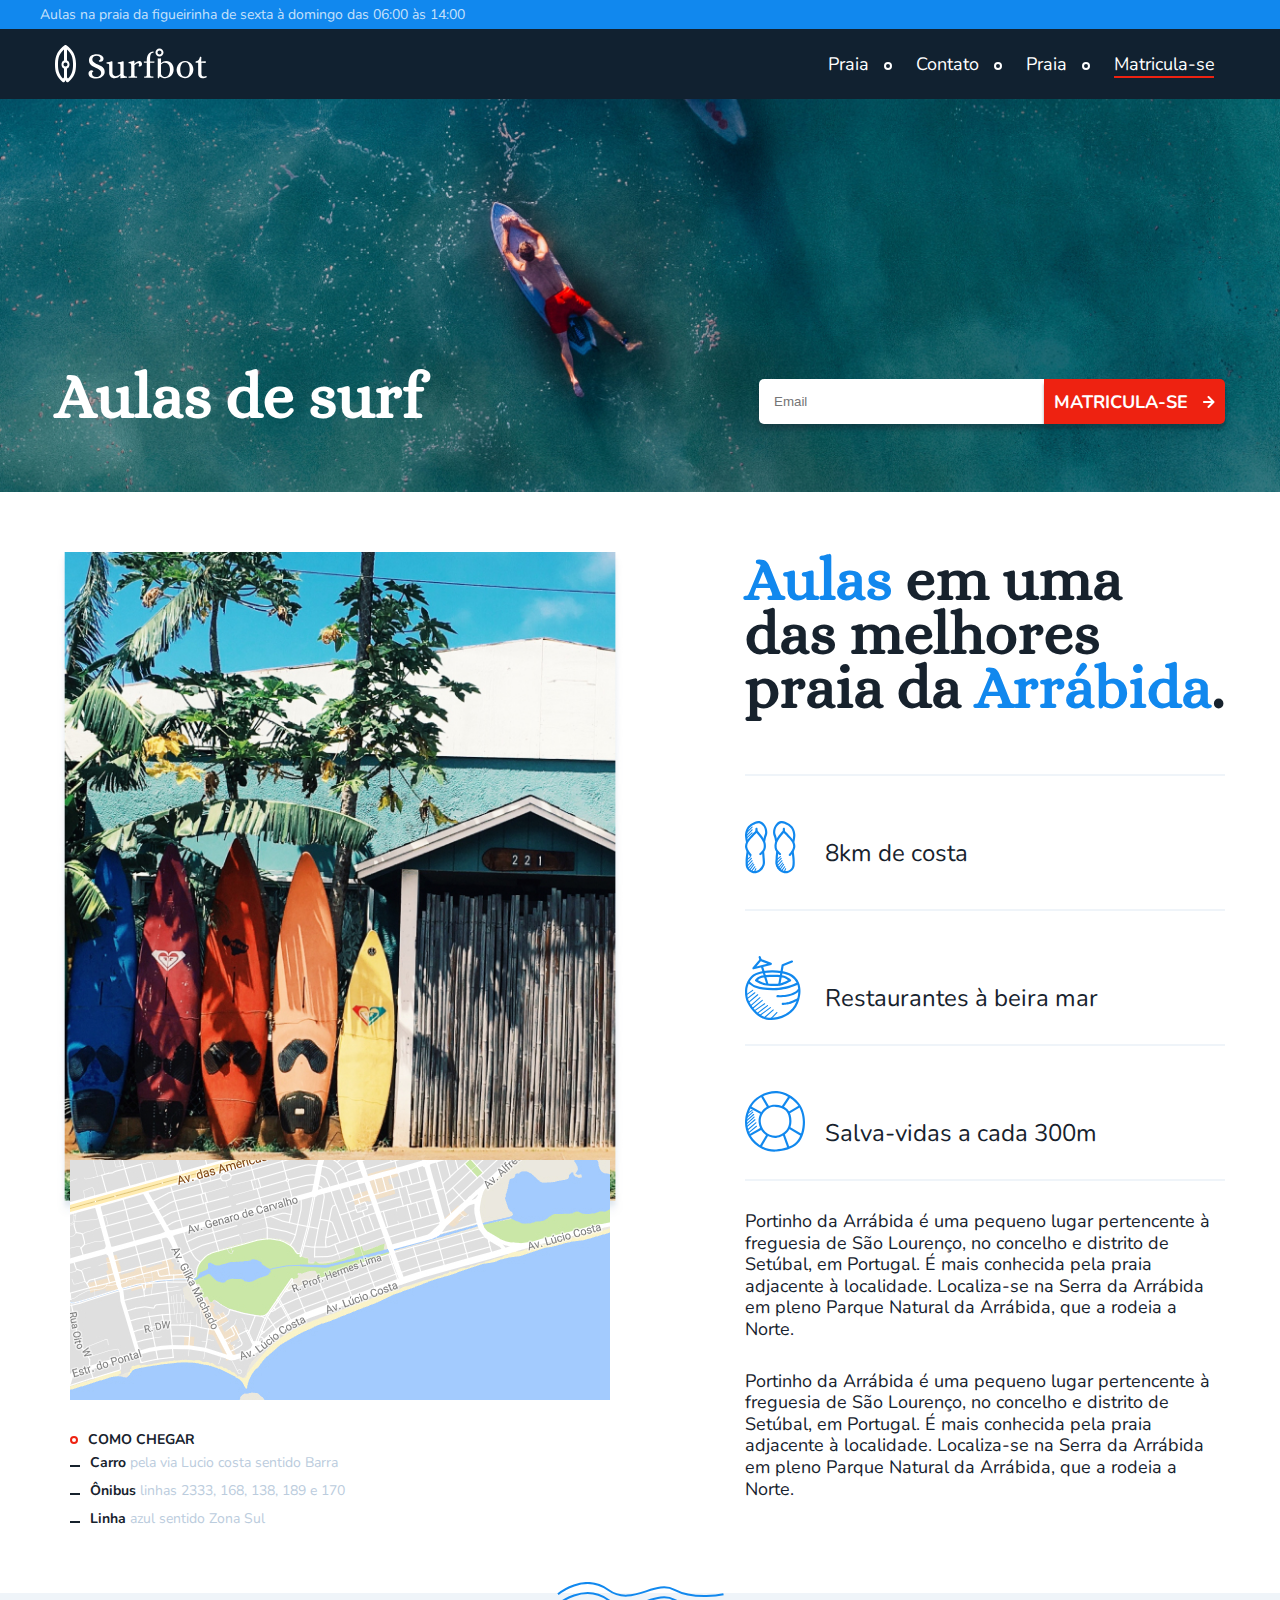
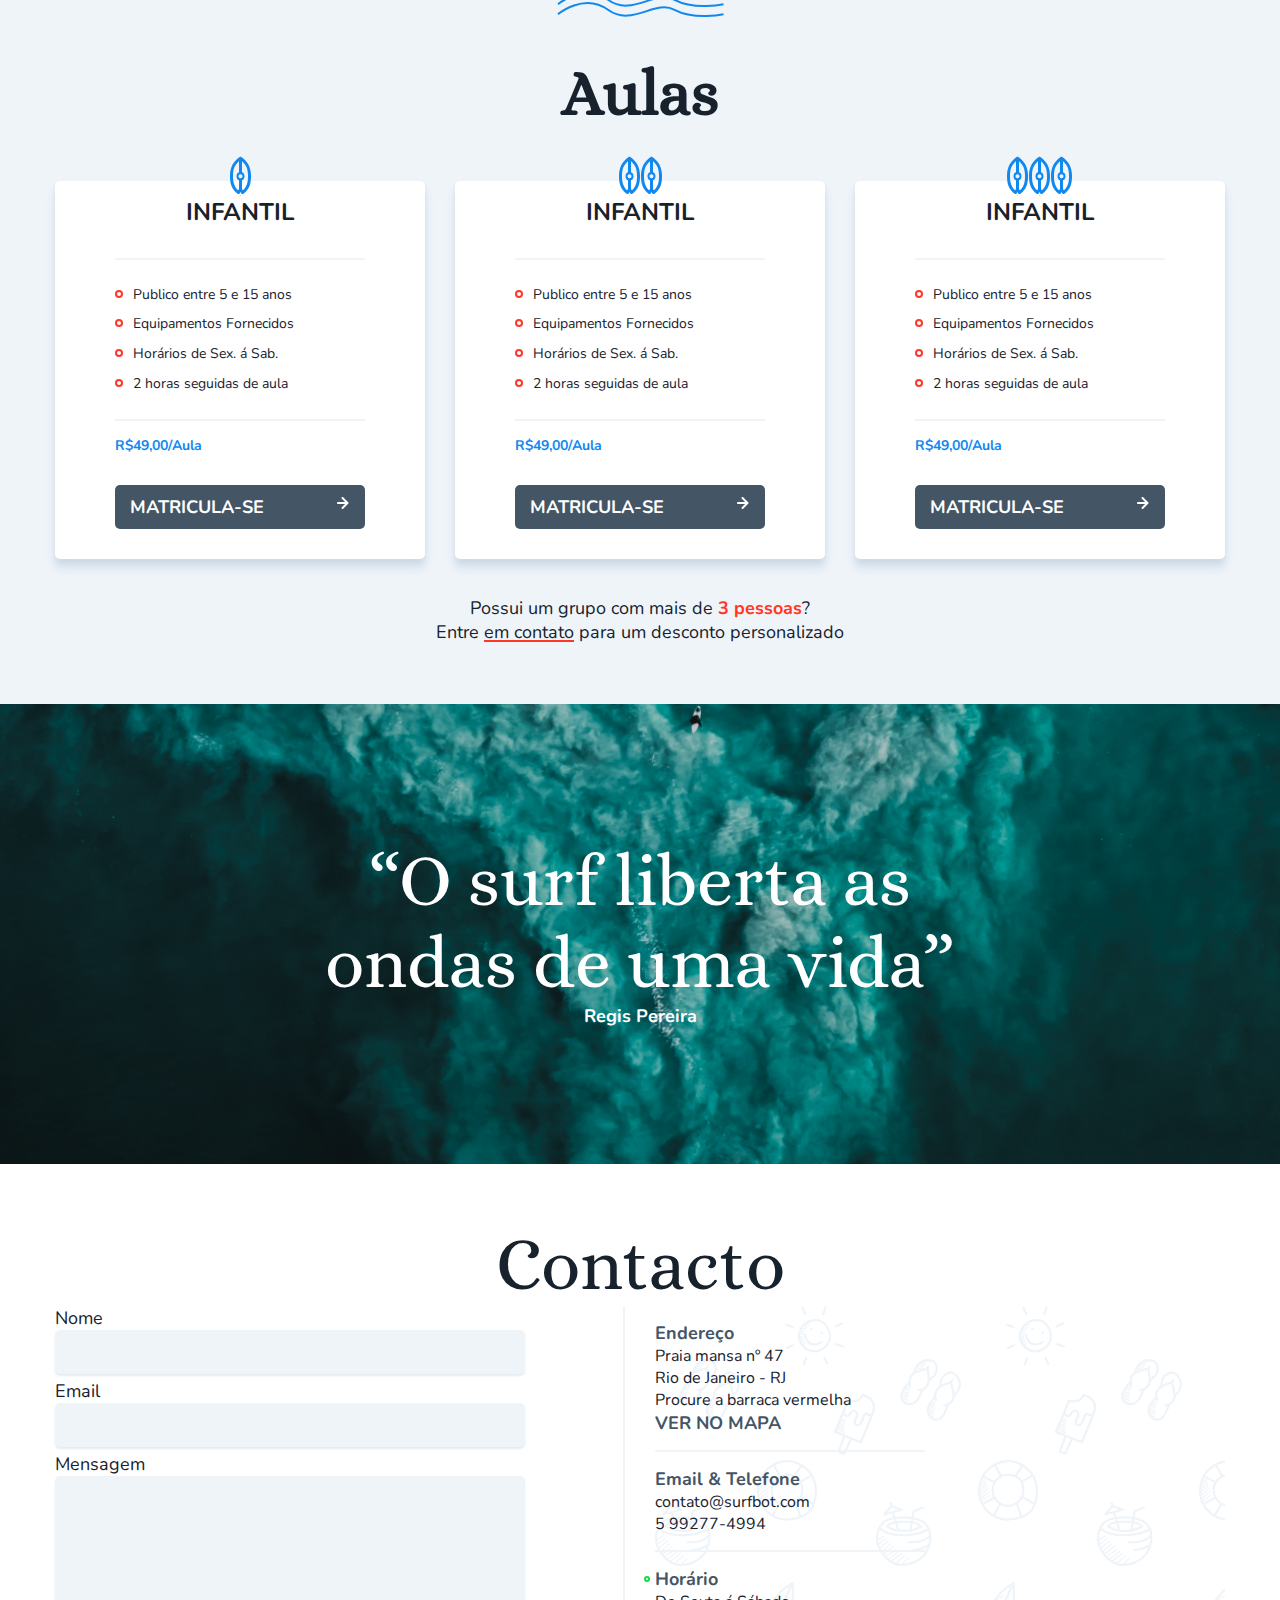
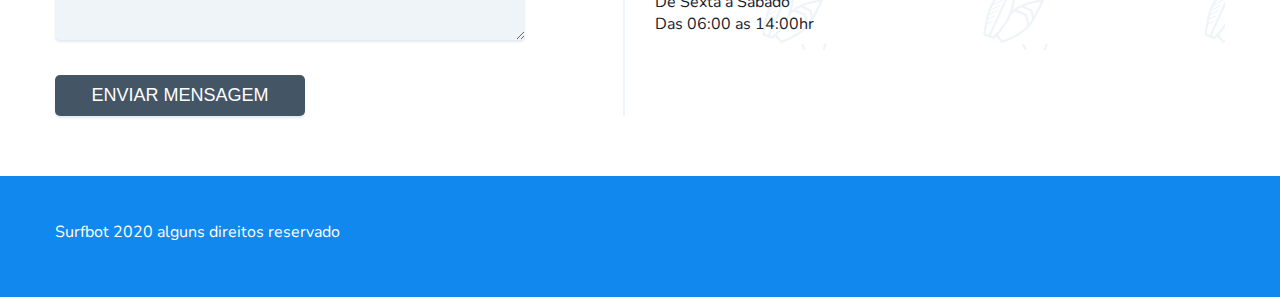
==== commit 206f9084: "index" ====
--- a/index.html
+++ b/index.html
@@ -110,63 +110,66 @@
                 <a href="#">Matricula-se</a>
             </li>
         </ul>
-        <p>Possui um grupo com mais de <span class="red">3 pessoas</span>? <br> Entre <span class="underline">em contato</span> para um desconto personalizado</p>
+        <p>Possui um grupo com mais de <span class="red">3 pessoas</span>? <br> Entre <span class="underline">em
+                contato</span> para um desconto personalizado</p>
     </section>
 
-    <div class="quote container">
+    <div class="quote">
         <blockquote>
             <p>“O surf liberta as ondas de uma vida”</p>
             <cite>Regis Pereira</cite>
         </blockquote>
     </div>
 
-    <section class="contact container">
+    <section class="contato container">
         <h2>Contacto</h2>
-        <div>
-            <form action="">
-                <label for="name">Nome</label>
-                <input type="text" name="name">
+        <form action="" class="grid-6">
+            <label for="name">Nome</label>
+            <input type="text" name="name">
 
-                <label for="email">Email</label>
-                <input type="email" name="email">
+            <label for="email">Email</label>
+            <input type="email" name="email">
 
-                <label for="msg">Mensagem</label>
-                <textarea name="msg" id="msg" cols="30" rows="6"></textarea>
+            <label for="msg">Mensagem</label>
+            <textarea name="msg" id="msg" cols="30" rows="6"></textarea>
 
-                <button type="submit">
-                    <p>Enviar Mensagem</p>
-                    <img src="" alt="">
-                </button>
-            </form>
-        </div>
+            <button type="submit">
+                Enviar Mensagem
+                <img src="" alt="">
+            </button>
+        </form>
 
-        <div>
-            <div class="endereco">
+        <div class="grid-6 dados">
+            <ul>
                 <h3>Endereço</h3>
-                <p>Praia mansa nº 47</p>
-                <p>Rio de Janeiro - RJ</p>
-                <p>Procure a barraca vermelha</p>
+                <li>Praia mansa nº 47</li>
+                <li>Rio de Janeiro - RJ</li>
+                <li>Procure a barraca vermelha</li>
+                <a href="#">Ver no mapa</a>
+            </ul>
 
-                <a href="#">Ver no mapa <img src="" alt=""></a>
-            </div>
+            <ul>
+                <h3>Email & Telefone</h3>
+                <li>contato@surfbot.com</li>
+                <li>5 99277-4994</li>
+            </ul>
 
-            <div class="phone">
-                <h3>Email & Telefone</h3>
-                <p>contato@surfbot.com</p>
-                <p>+351 91230 4567</p>
-            </div>
-
-            <div class="hours">
-                <h3>Horário</h3>
-                <p>De Sexta á Domingo</p>
-                <p>Das 06:00 as 14:00hr</p>
-            </div>
+            <ul>
+                <h3 class="horario">Horário</h3>
+                <li>De Sexta á Sábado</li>
+                <li>Das 06:00 as 14:00hr</li>
+            </ul>
         </div>
     </section>
 
     <footer>
-        <p>Surfbot 2020 alguns direitos reservado</p>
-        <img src="" alt="">
+        <div class="container">
+            <p class="grid-11">Surfbot 2020 alguns direitos reservado</p>
+            <a href="" class="grid-1">
+                <img src="assets/surfbot-icon.svg" alt="Logo">
+            </a>
+            
+        </div>
     </footer>
 </body>
 
--- a/css/style.css
+++ b/css/style.css
@@ -359,18 +359,18 @@
     display: block;
     margin: -55px auto 0 auto;
     background: url(../assets/surfbot-icon.svg);
-    height: 47px;
+    height: 40px;
 }
 
 .infantil::before {
-    width: 31px;
+    width: 21px;
 }
 
 .adulto::before {
-    width: 62px;
+    width: 43px;
 }
 .profissional::before {
-    width: 93px;
+    width: 66px;
 }
 
 .aulas-item h3 {
@@ -440,5 +440,162 @@
 }
 
 .aulas .red {
-    
+    color: #ff3726;
+    font-weight: bold;
+}
+
+.aulas .underline::before {
+    content: "";
+    display: inline-block;
+    height: 2px;
+    width: 90px;
+    position: absolute;
+    background: #ff3726;
+    margin-top: 20px;
+}
+
+/* Quote */
+.quote {
+    background: url(../assets/foto-quote.jpg);
+    background-size: cover;
+    padding: 120px 0;
+}
+
+.quote p {
+    font-family: Alice, serif;
+    font-size: 4.5em;
+    color: #fff;
+    max-width: 630px;
+    margin: 0 auto;
+    text-align: center;
+}
+
+.quote cite {
+    display: block;
+    color: #fff;
+    font-weight: bold;
+    text-align: center;
+    margin: 0 auto;
+    font-size: 1.125em;
+    font-style: normal;
+}
+
+/* Contato */
+.contato {
+    padding: 60px 0;
+}
+
+.contato h2 {
+    font-family: Alice, serif;
+    font-size: 4.5em;
+    font-weight: normal;
+    text-align: center;
+}
+
+.contato form {
+    display: flex;
+    flex-direction: column;
+    border-right: 2px solid #EFF4F9;
+}
+
+.contato label {
+    font-family: Nunito, sans-serif;
+    font-size: 1.125em;
+    color: #17222D;
+}
+
+.contato input, .contato textarea {
+    font-family: Nunito, sans-serif;
+    font-size: 1.125em;
+    color: #17222D;
+    margin-bottom: 5px;
+    background: #EFF4F9;
+    box-shadow: 0px 2px 2px rgba(187, 204, 221, 0.4);
+    border-radius: 5px;
+    border: none;
+    outline: none;
+    padding: 10px;
+    max-width: 470px;
+}
+
+.contato button {
+    max-width: 250px;
+    padding: 10px 15px;
+    background: #445566;
+    box-shadow: 0px 2px 2px rgba(187, 204, 221, 0.4);
+    border-radius: 5px;
+    border: none;
+    cursor: pointer;
+    color: #fff;
+    text-transform: uppercase;
+    font-size: 1.125em;
+    margin-top: 30px;
+}
+
+.contato button img {
+    float: right;
+}
+
+/* Dados */
+.dados {
+    background: url(../assets/bg-icones.svg)
+}
+
+.dados h3 {
+    font-size: 1.125em;
+    font-weight: bold;
+    color: #445566;
+}
+
+.dados ul {
+    border-bottom: 2px solid #EFF4F9;
+    padding: 15px 0;
+    max-width: 270px;
+}
+
+.dados ul:last-child {
+    border: none
+}
+
+.dados a {
+    font-size: 1.125em;
+    font-weight: bold;
+    color: #445566;
+    text-transform: uppercase;
+}
+
+.dados a::after {
+    content: "";
+    display: inline-block;
+    background: url(../assets/seta.svg);
+    width: 16px;
+    height: 18px;
+    margin-left: 10px;
+}
+
+.horario::before {
+    content: "";
+    display: inline-block;
+    box-sizing: border-box;
+    width: 6px;
+    height: 6px;
+    border: 2px solid #11dd44;
+    border-radius: 50%;
+    margin: 0 5px 3px -11px;
+}
+
+/* Footer */
+footer {
+    padding: 30px 0;
+    color: #fff;
+    background: #1188ee;
+}
+
+footer p {
+    margin-top: 15px;
+}
+
+footer a img {
+    float: right;
+    color: #fff;
 }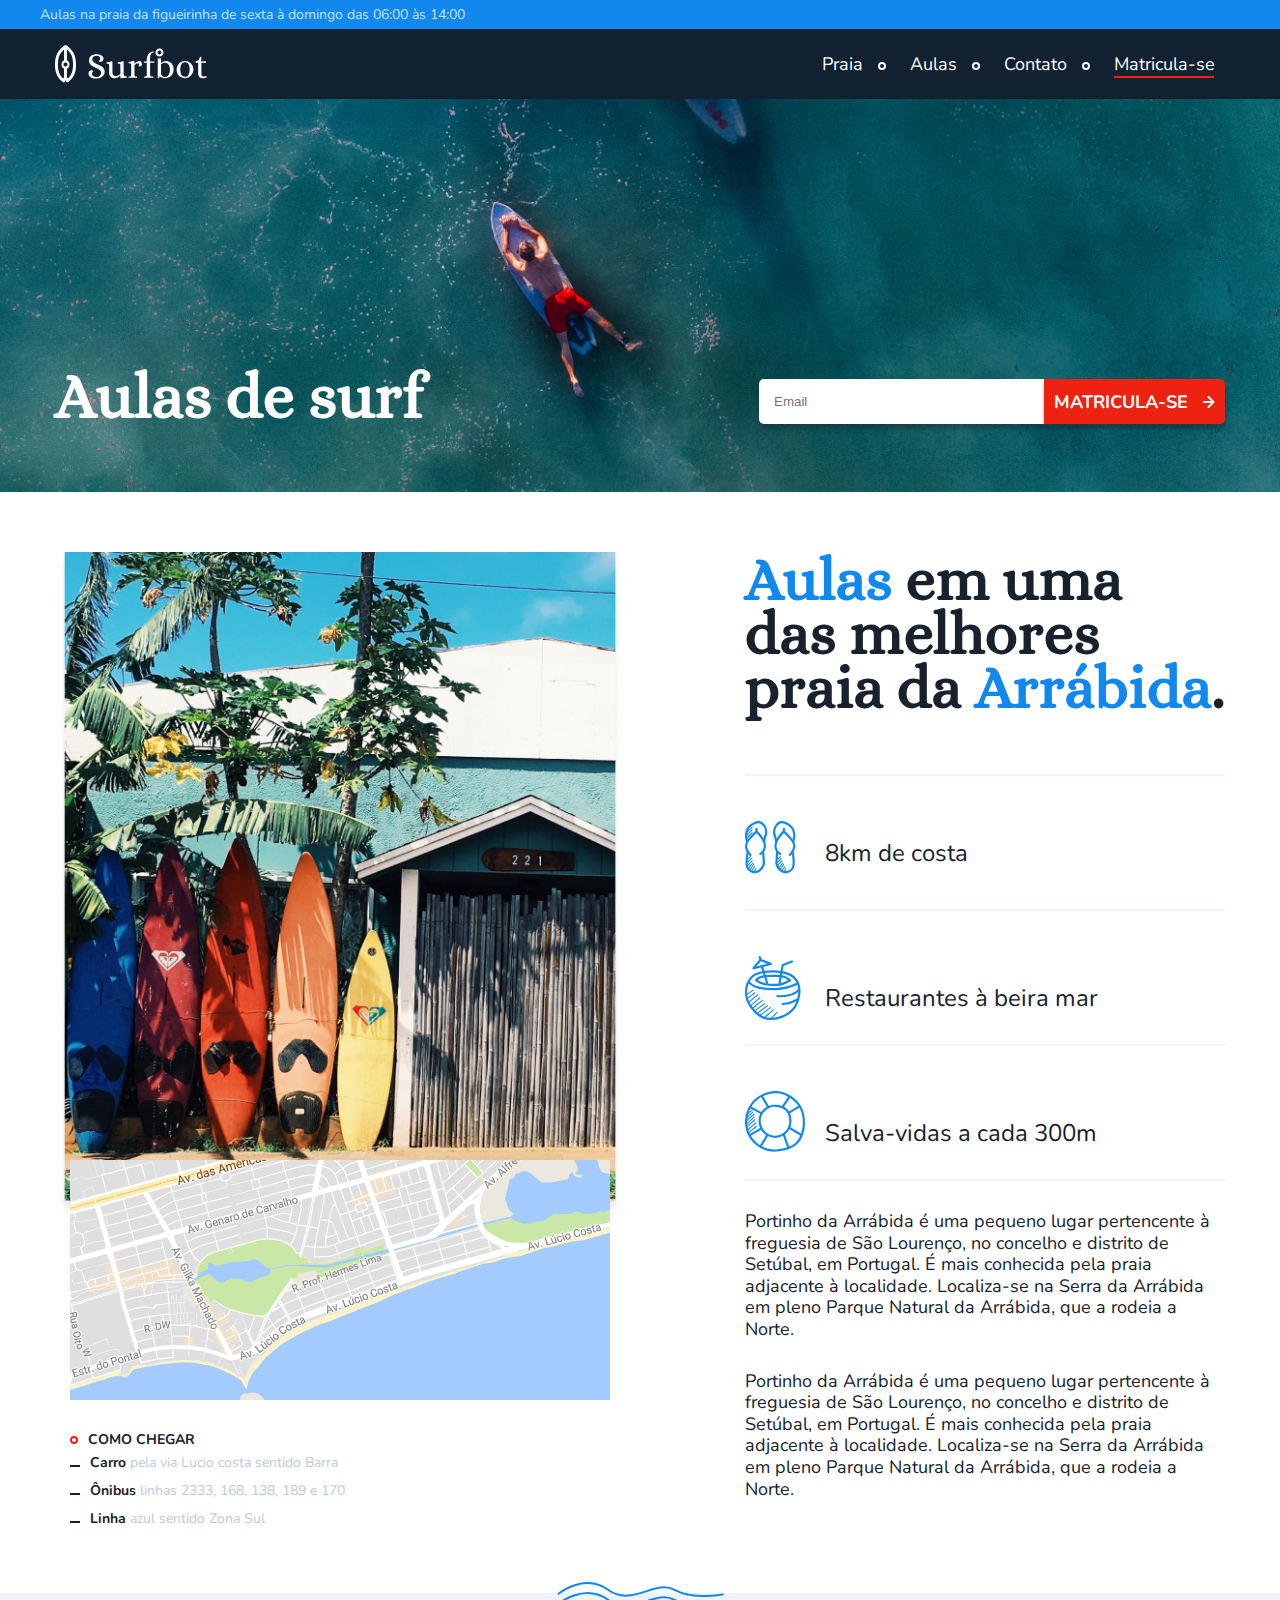
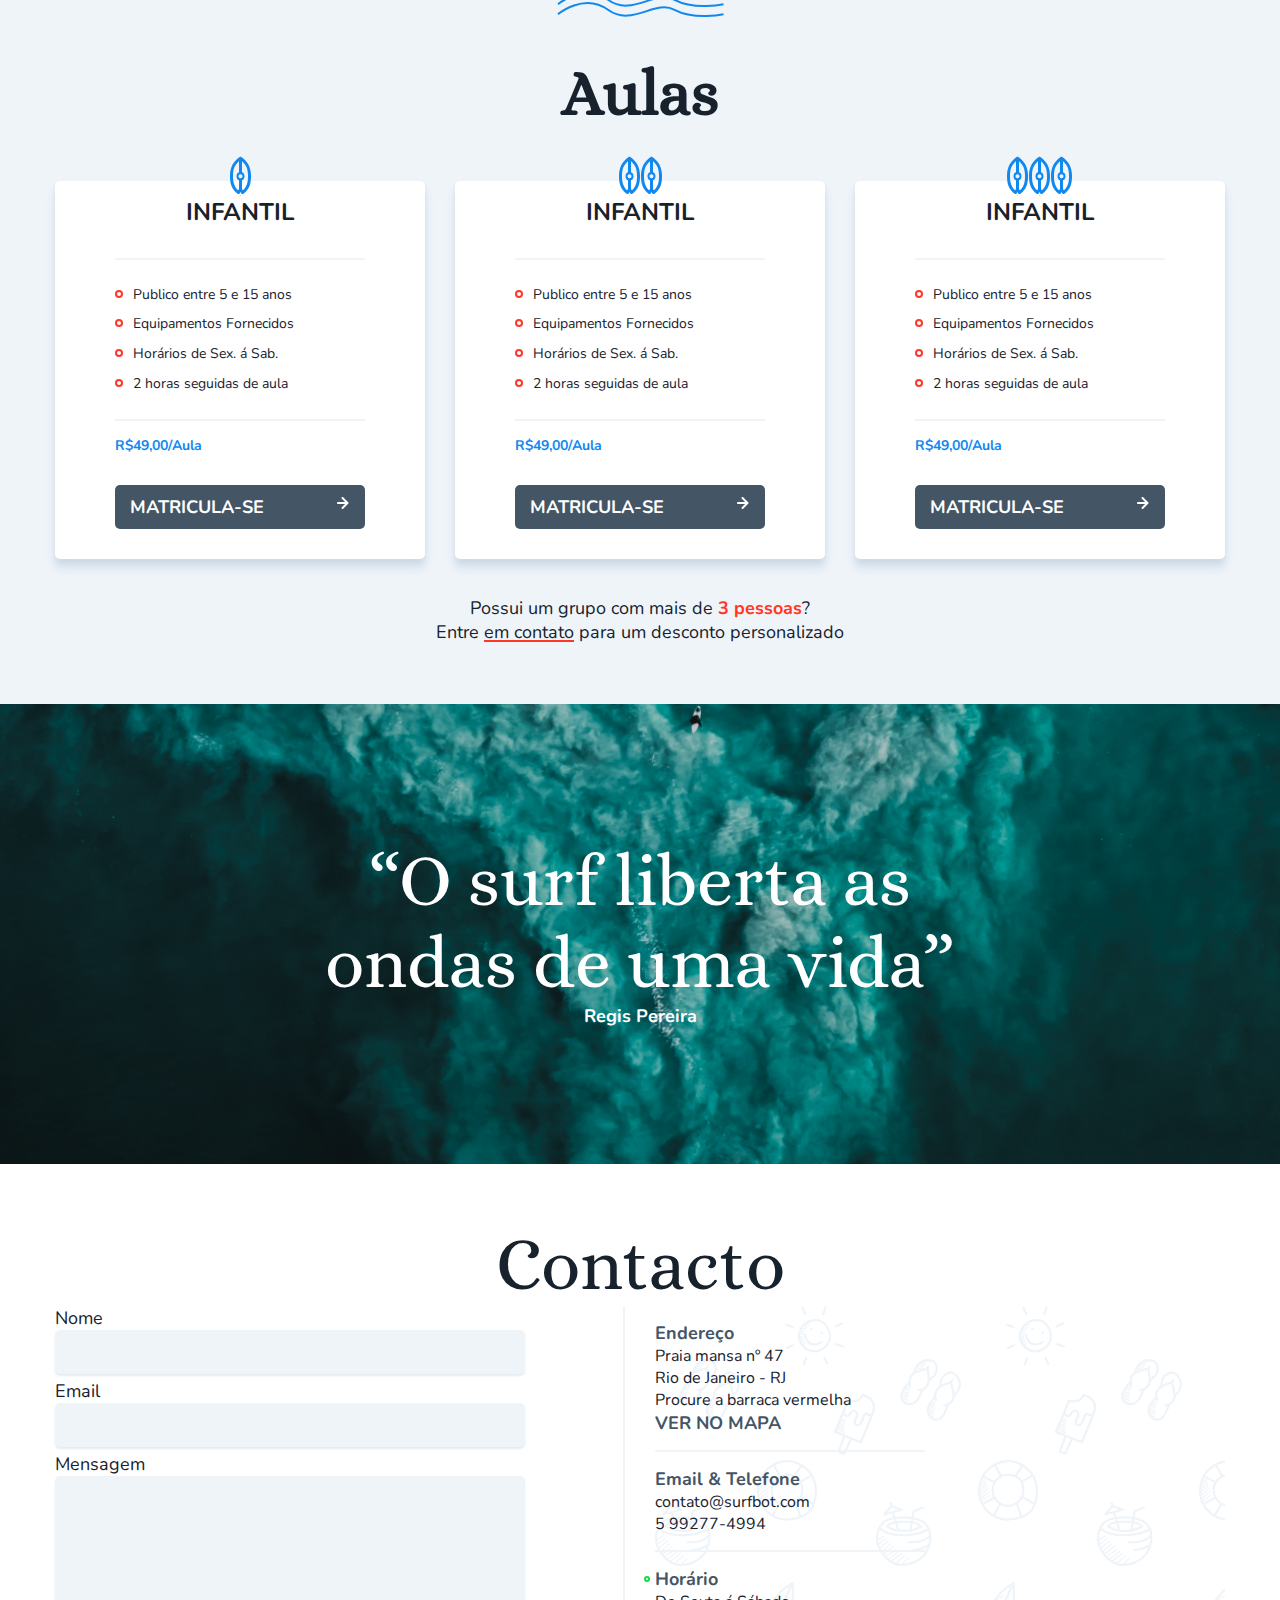
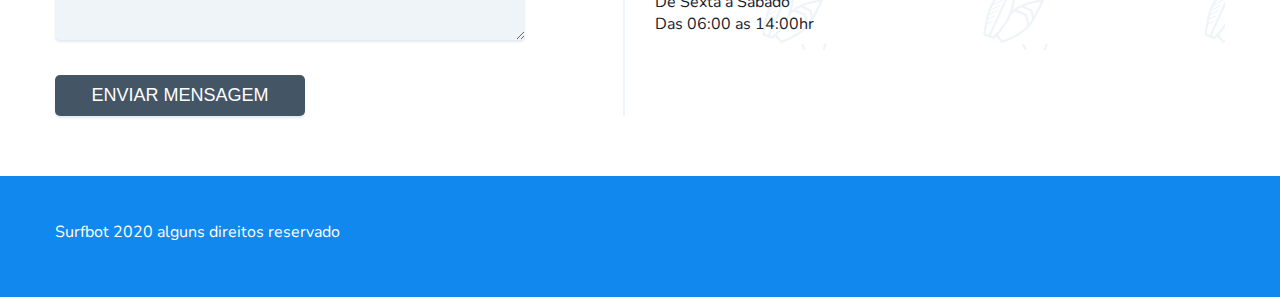
==== commit 398678e2: "up" ====
--- a/index.html
+++ b/index.html
@@ -17,14 +17,14 @@
 
     <header>
         <div class="header-menu container">
-            <a class="grid-4" href="#">
+            <a class="grid-4" href="index.html">
                 <img src="assets/surfbot-logo.svg" alt="logo surfbot">
             </a>
             <nav class="grid-8">
-                <li><a href="#">Praia</a></li>
-                <li><a href="#">Contato</a></li>
-                <li><a href="#">Praia</a></li>
-                <li><a href="#">Matricula-se</a></li>
+                <li><a href="#praia">Praia</a></li>
+                <li><a href="#aulas">Aulas</a></li>
+                <li><a href="#contato">Contato</a></li>
+                <li><a href="matricula.html">Matricula-se</a></li>
             </nav>
         </div>
     </header>
@@ -42,7 +42,7 @@
         </div>
     </section>
 
-    <section class="praia container">
+    <section id="praia" class="praia container">
         <div class="grid-6 praia-info">
             <img src="assets/foto-galeria.jpg" alt="pranchas">
             <img src="assets/mapa.jpg" alt="" class="mapa">
@@ -71,7 +71,7 @@
         </div>
     </section>
 
-    <section class="aulas">
+    <section id="aulas" class="aulas">
         <h2>Aulas</h2>
         <ul class="container">
             <li class="grid-4 aulas-item infantil">
@@ -121,7 +121,7 @@
         </blockquote>
     </div>
 
-    <section class="contato container">
+    <section id="contato" class="contato container">
         <h2>Contacto</h2>
         <form action="" class="grid-6">
             <label for="name">Nome</label>
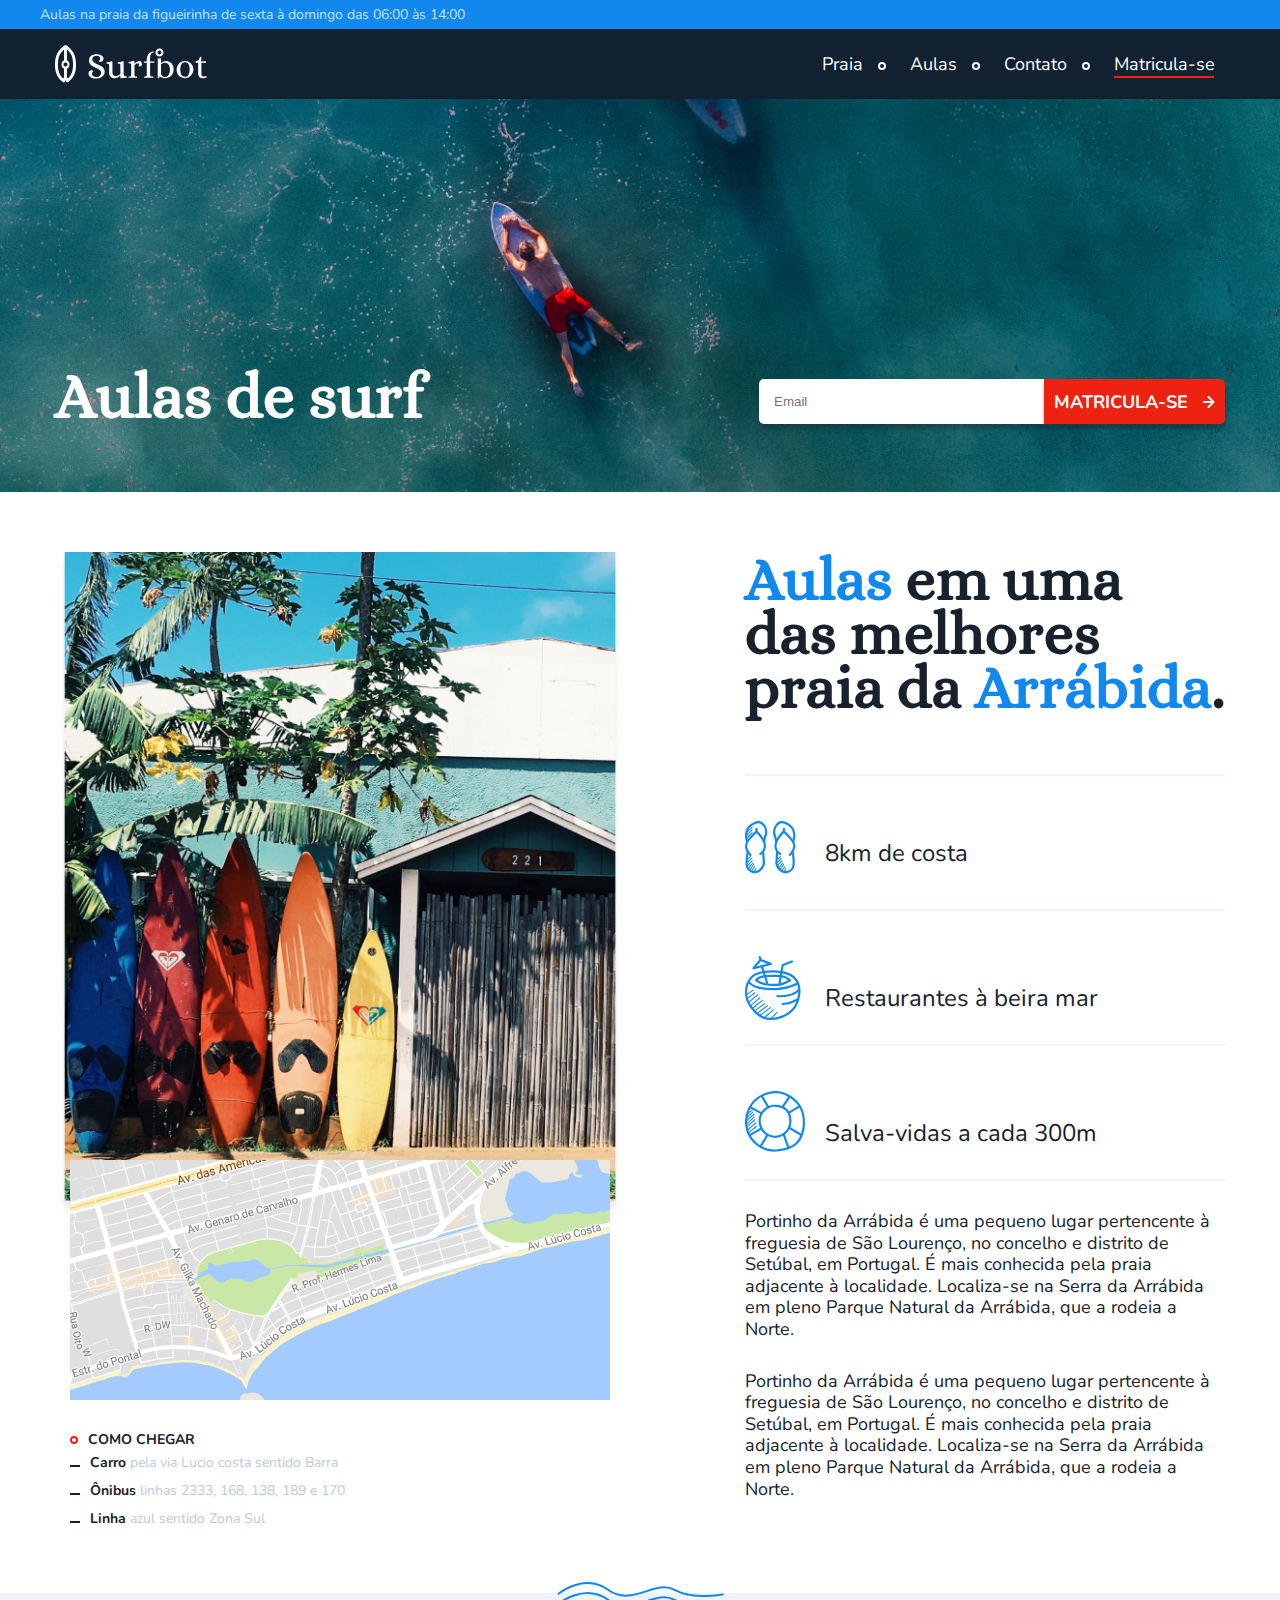
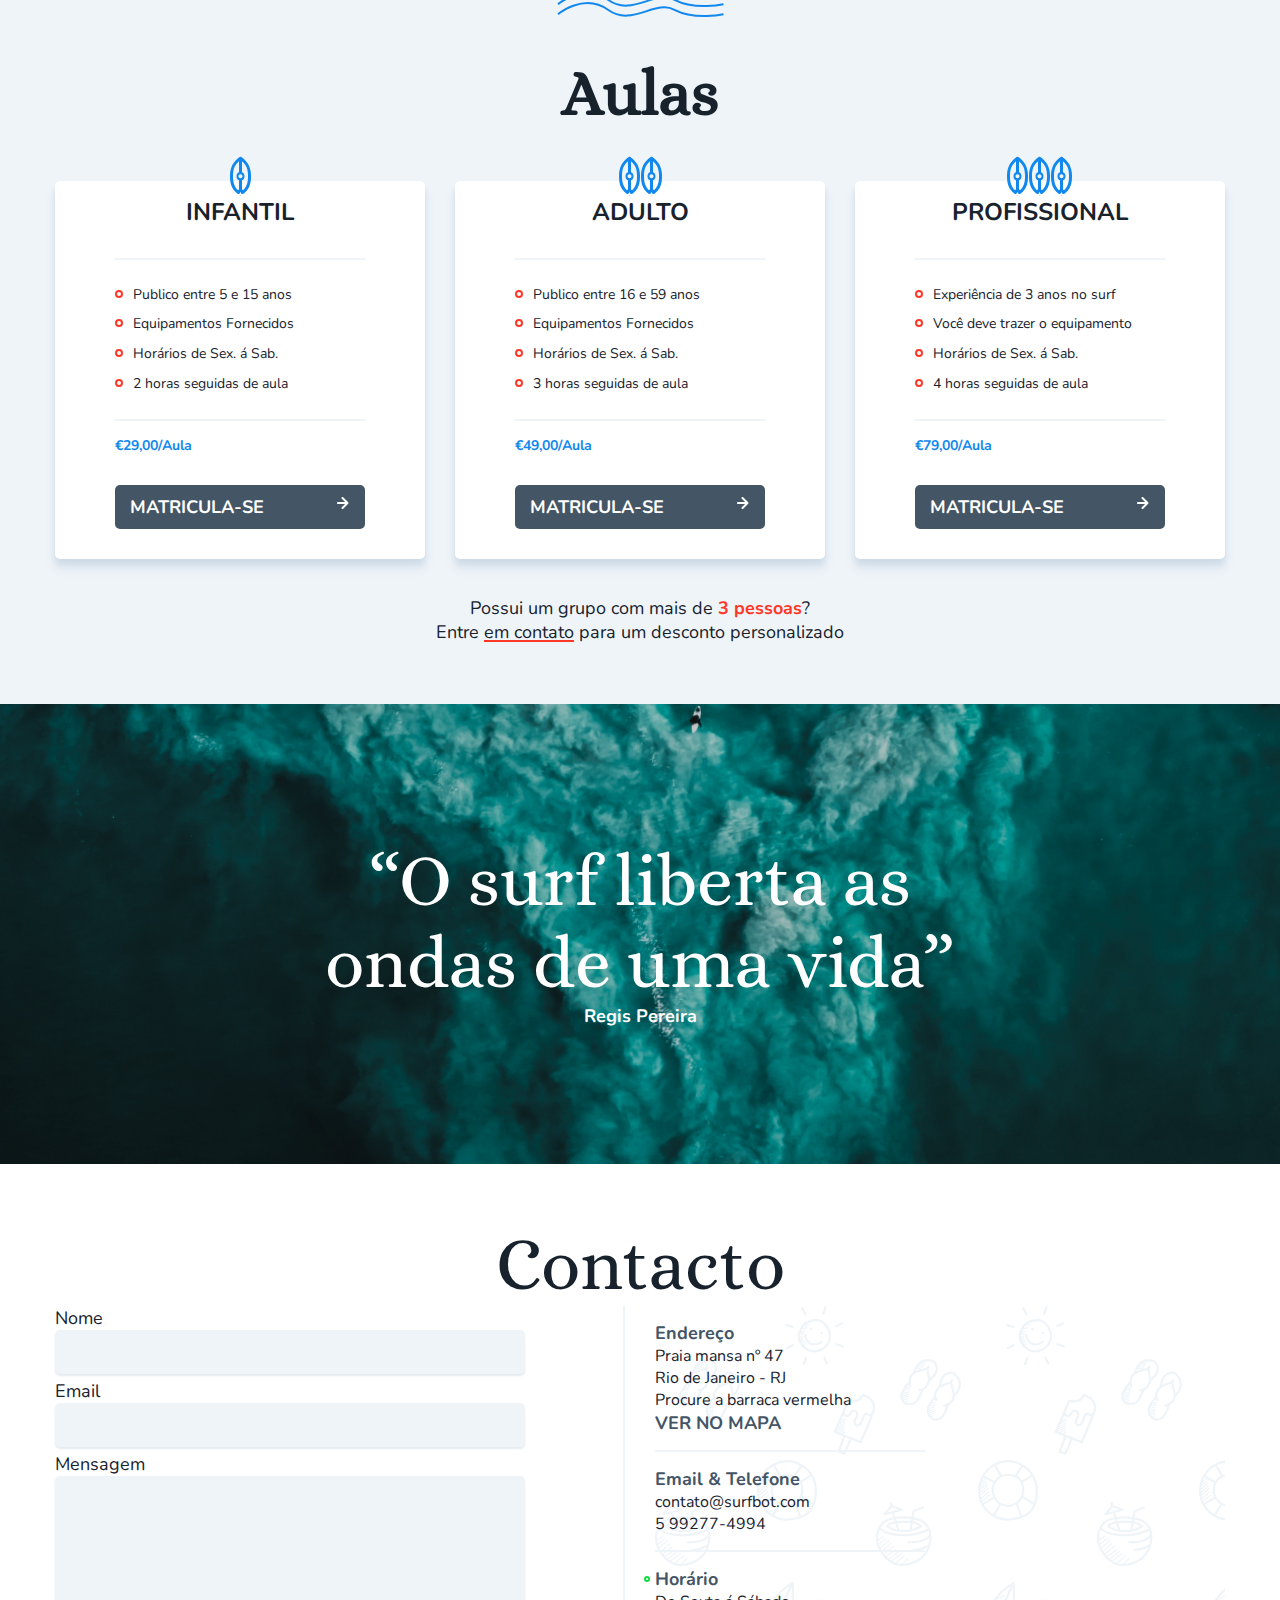
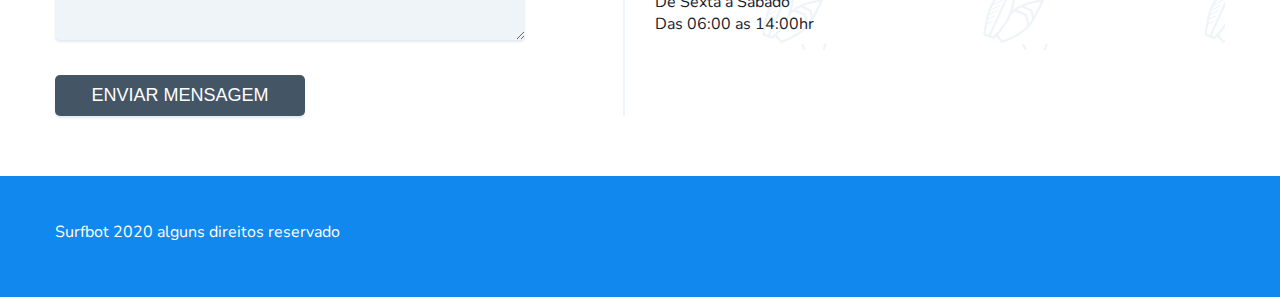
==== commit 4b6d951b: "up" ====
--- a/index.html
+++ b/index.html
@@ -82,31 +82,31 @@
                     <li>Horários de Sex. á Sab.</li>
                     <li>2 horas seguidas de aula</li>
                 </ul>
-                <p>R$49,00/Aula</p>
+                <p>€29,00/Aula</p>
                 <a href="#">Matricula-se</a>
             </li>
 
             <li class="grid-4 aulas-item adulto">
-                <h3>Infantil</h3>
+                <h3>Adulto</h3>
                 <ul>
-                    <li>Publico entre 5 e 15 anos</li>
+                    <li>Publico entre 16 e 59 anos</li>
                     <li>Equipamentos Fornecidos</li>
                     <li>Horários de Sex. á Sab.</li>
-                    <li>2 horas seguidas de aula</li>
+                    <li>3 horas seguidas de aula</li>
                 </ul>
-                <p>R$49,00/Aula</p>
+                <p>€49,00/Aula</p>
                 <a href="#">Matricula-se</a>
             </li>
 
             <li class="grid-4 aulas-item profissional">
-                <h3>Infantil</h3>
+                <h3>Profissional</h3>
                 <ul>
-                    <li>Publico entre 5 e 15 anos</li>
-                    <li>Equipamentos Fornecidos</li>
+                    <li>Experiência de 3 anos no surf</li>
+                    <li>Você deve trazer o equipamento</li>
                     <li>Horários de Sex. á Sab.</li>
-                    <li>2 horas seguidas de aula</li>
+                    <li>4 horas seguidas de aula</li>
                 </ul>
-                <p>R$49,00/Aula</p>
+                <p>€79,00/Aula</p>
                 <a href="#">Matricula-se</a>
             </li>
         </ul>
--- a/css/style.css
+++ b/css/style.css
@@ -335,7 +335,7 @@
     display: block;
     margin: 0 auto;
     height: 63px;
-    background: url(../assets/onda.svg) no-repeat center ;
+    background: url(../assets/onda.svg) no-repeat center;
     position: relative;
     top: -25px;
 }
@@ -598,4 +598,201 @@
 footer a img {
     float: right;
     color: #fff;
-}+}
+
+/* Matricula Info */
+.info-matricula{
+    padding: 25px 0;
+    background: #EFF4F9;
+}
+
+.info-matricula h1 {
+    font-family: Alice, serif;
+    font-size: 4.5em;
+    color: #17222D;
+    text-align: center;
+    font-weight: normal;
+}
+
+/* Cadastro */
+
+.cadastro {
+    padding: 30px 0 60px 0;
+}
+
+.matricula p:first-of-type {
+    font-size: 18px;
+}
+
+.matricula button {
+    padding: 14px 35px;
+    background: #1188EE;
+    box-shadow: 0px 2px 2px rgba(187, 204, 221, 0.4);
+    border-radius: 5px;
+    border: none;
+    cursor: pointer;
+    color: #fff;
+    text-transform: uppercase;
+    font-size: 1.125em;
+    font-weight: bold;
+    margin: 15px 0;
+}
+.matricula button:hover {
+    background: #0066DD;
+}
+
+.cadeado::after {
+    content: "";
+    display: inline-block;
+    width: 15px;
+    height: 15px;
+    background: url(../assets/cadeado.svg) no-repeat center;
+    float: left;
+    padding-left: 10px;
+}
+
+
+.matricula fieldset {
+    border: none;
+    margin-bottom: 15px;
+}
+
+.matricula fieldset legend {
+    font-size: 24px;
+    font-family: Nunito, sans-serif;
+    line-height: 120%;
+    color: #1188EE;
+}
+
+.matricula label {
+    font-family: Nunito, sans-serif;
+    font-size: 1.125em;
+    color: #17222D;
+    display: block;
+}
+
+.matricula input, .matricula select {
+    font-family: Nunito, sans-serif;
+    font-size: 1.125em;
+    color: #17222D;
+    margin-bottom: 5px;
+    background: #EFF4F9;
+    box-shadow: 0px 2px 2px rgba(187, 204, 221, 0.4);
+    border-radius: 5px;
+    border: none;
+    outline: none;
+    padding: 10px;
+    width: 100%;
+}
+
+.matricula .endereco {
+    display: grid;
+    grid-template-columns: 1fr 1fr;
+    gap: 30px
+}
+
+.matricula .pagar{
+    display: grid;
+    grid-template-columns: 1fr 1fr;
+    gap: 30px
+}
+
+.matricula .pagar .data{
+    display: grid;
+    grid-template-columns: 1fr 1fr;
+    gap: 15px
+}
+
+
+/* Matricula Plano*/
+.plano {
+    background: #EFF4F9;
+    padding: 20px 0 30px 0;
+    border-radius: 5px;
+}
+
+.plano h2 {
+    font-size: 18px;
+    font-weight: bold;
+    padding-left: 87px;
+
+}
+
+.plano .matricula {
+    max-width: 400px;
+    margin: 0 auto;
+    outline: hidden;
+}
+
+.plano li::before {
+    content: "";
+    box-sizing: none;
+    border: none;
+}
+
+
+.plano .matricula p {
+    text-align: center;
+}
+
+/* Style the tab */
+.tab {
+    overflow: hidden;
+    background-color: #fff;
+    border-radius: 8px;
+    max-width: 400px;
+    margin: 25px auto 30px auto;
+  }
+  
+  /* Style the buttons that are used to open the tab content */
+  .tab button {
+    font-size: 18px;
+    background: #fff;
+    color: #36424C;
+    border: none;
+    outline: none;
+    cursor: pointer;
+    padding: 16px 20px;
+    transition: 0.3s;
+    border-right: 2px solid #EFF4F9;
+    margin: 0;
+  }
+
+  .tab button:last-of-type {
+    border-right:none;
+  }
+
+  .tab button::after {
+    content: "";
+    box-sizing: border-box;
+    display: inline-block;
+    width: 18px;
+    height: 18px;
+    border: 2px solid #1188EE;
+    border-radius: 50%;
+    margin-right: 5px;
+    float: left;
+  }
+  
+  /* Change background color of buttons on hover */
+  .tab button:hover {
+    background-color: #ddd;
+  }
+  
+  /* Create an active/current tablink class */
+  .tab button.active {
+    background-color: #8F9FAC;
+  }
+
+  .tab button.active::after {
+    border: 5px solid #1188EE;
+
+  }
+  
+  /* Style the tab content */
+  .tabcontent {
+    display: none;
+    padding: 6px 12px;
+    border: 1px solid #ccc;
+    border-top: none;
+  }
